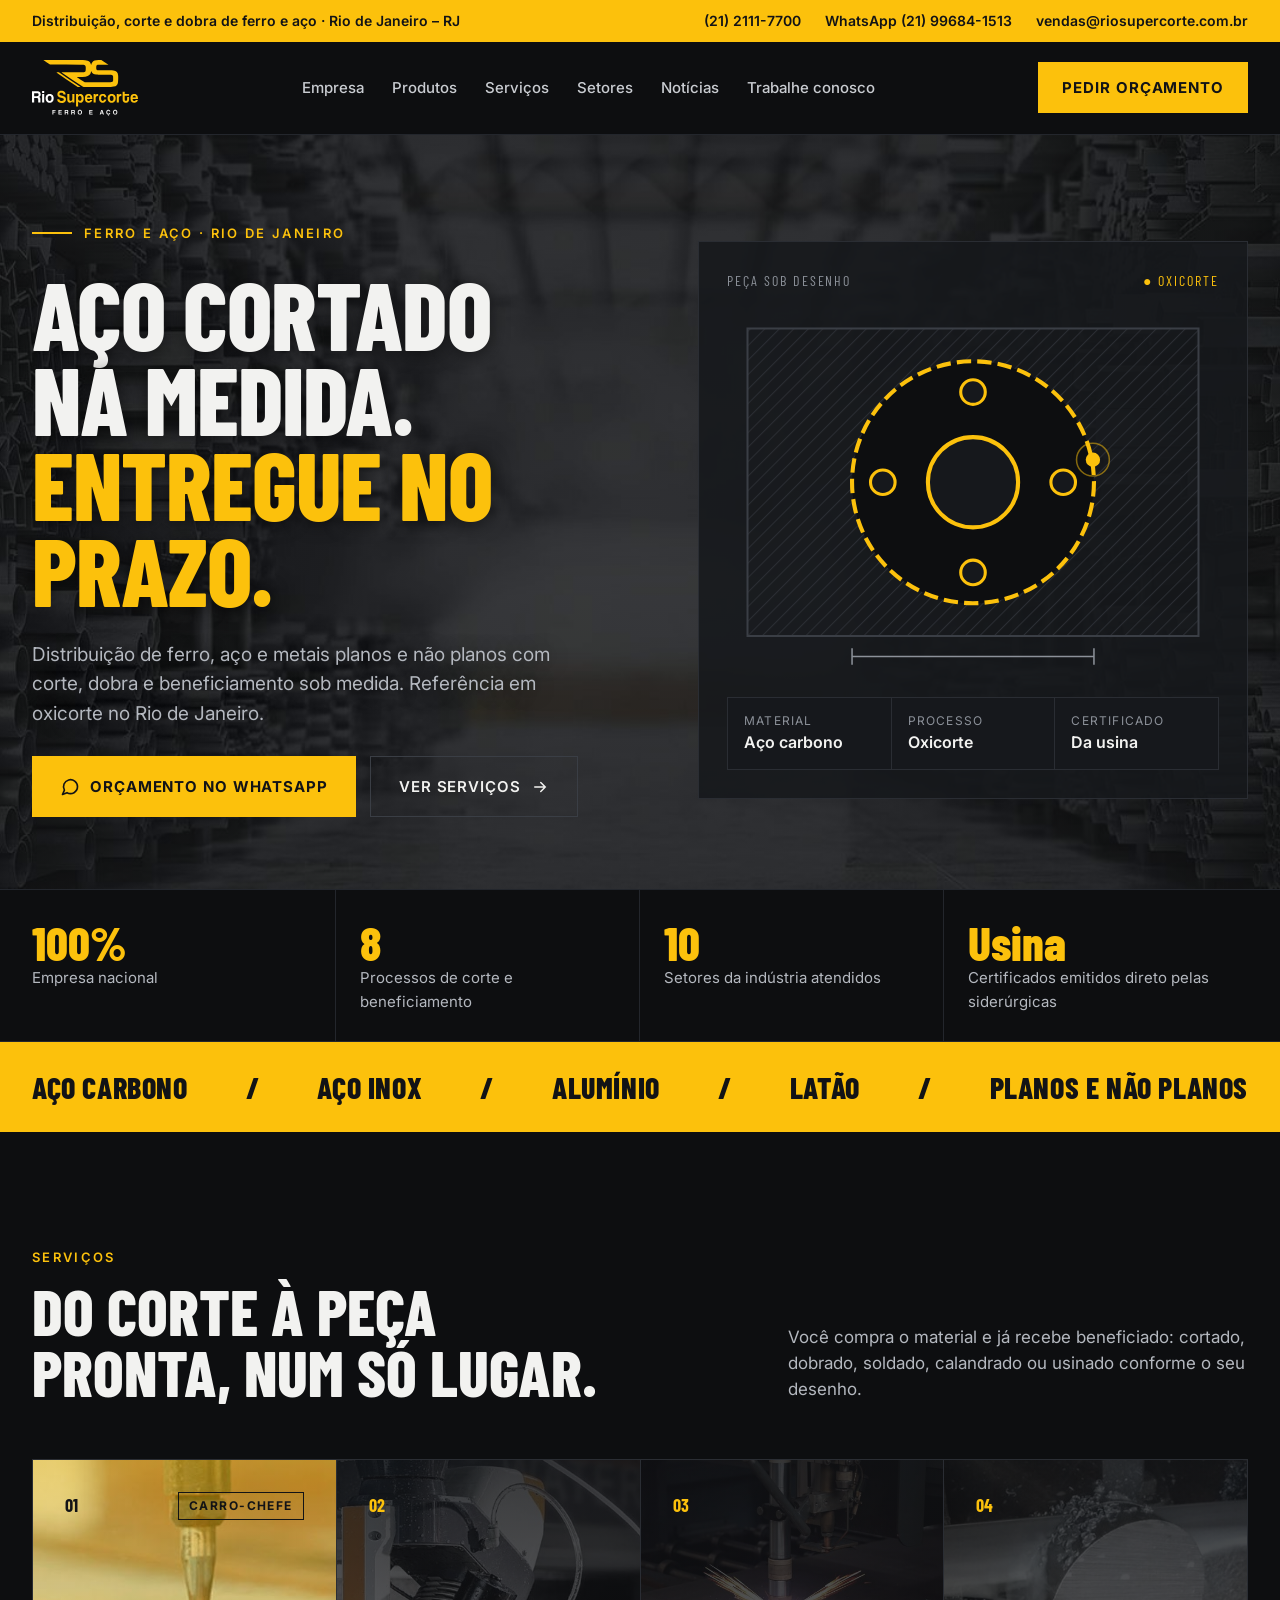
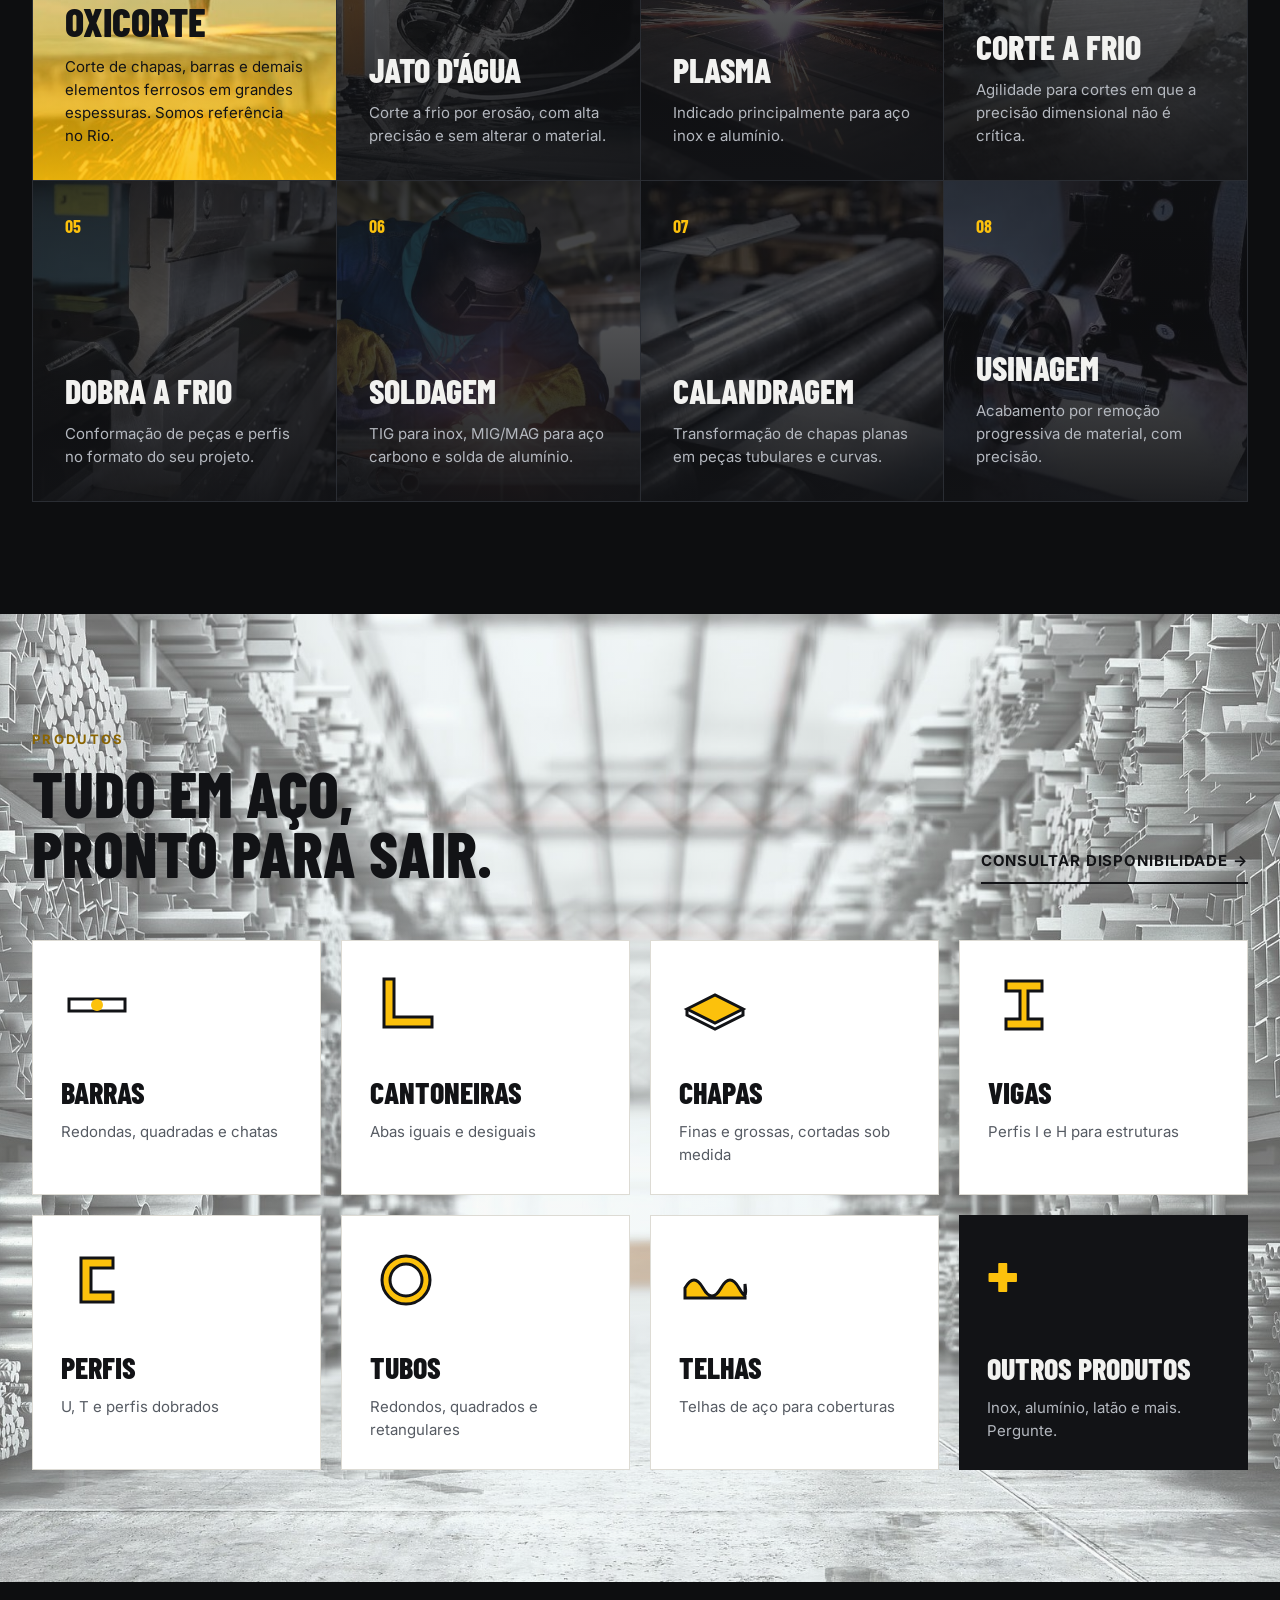
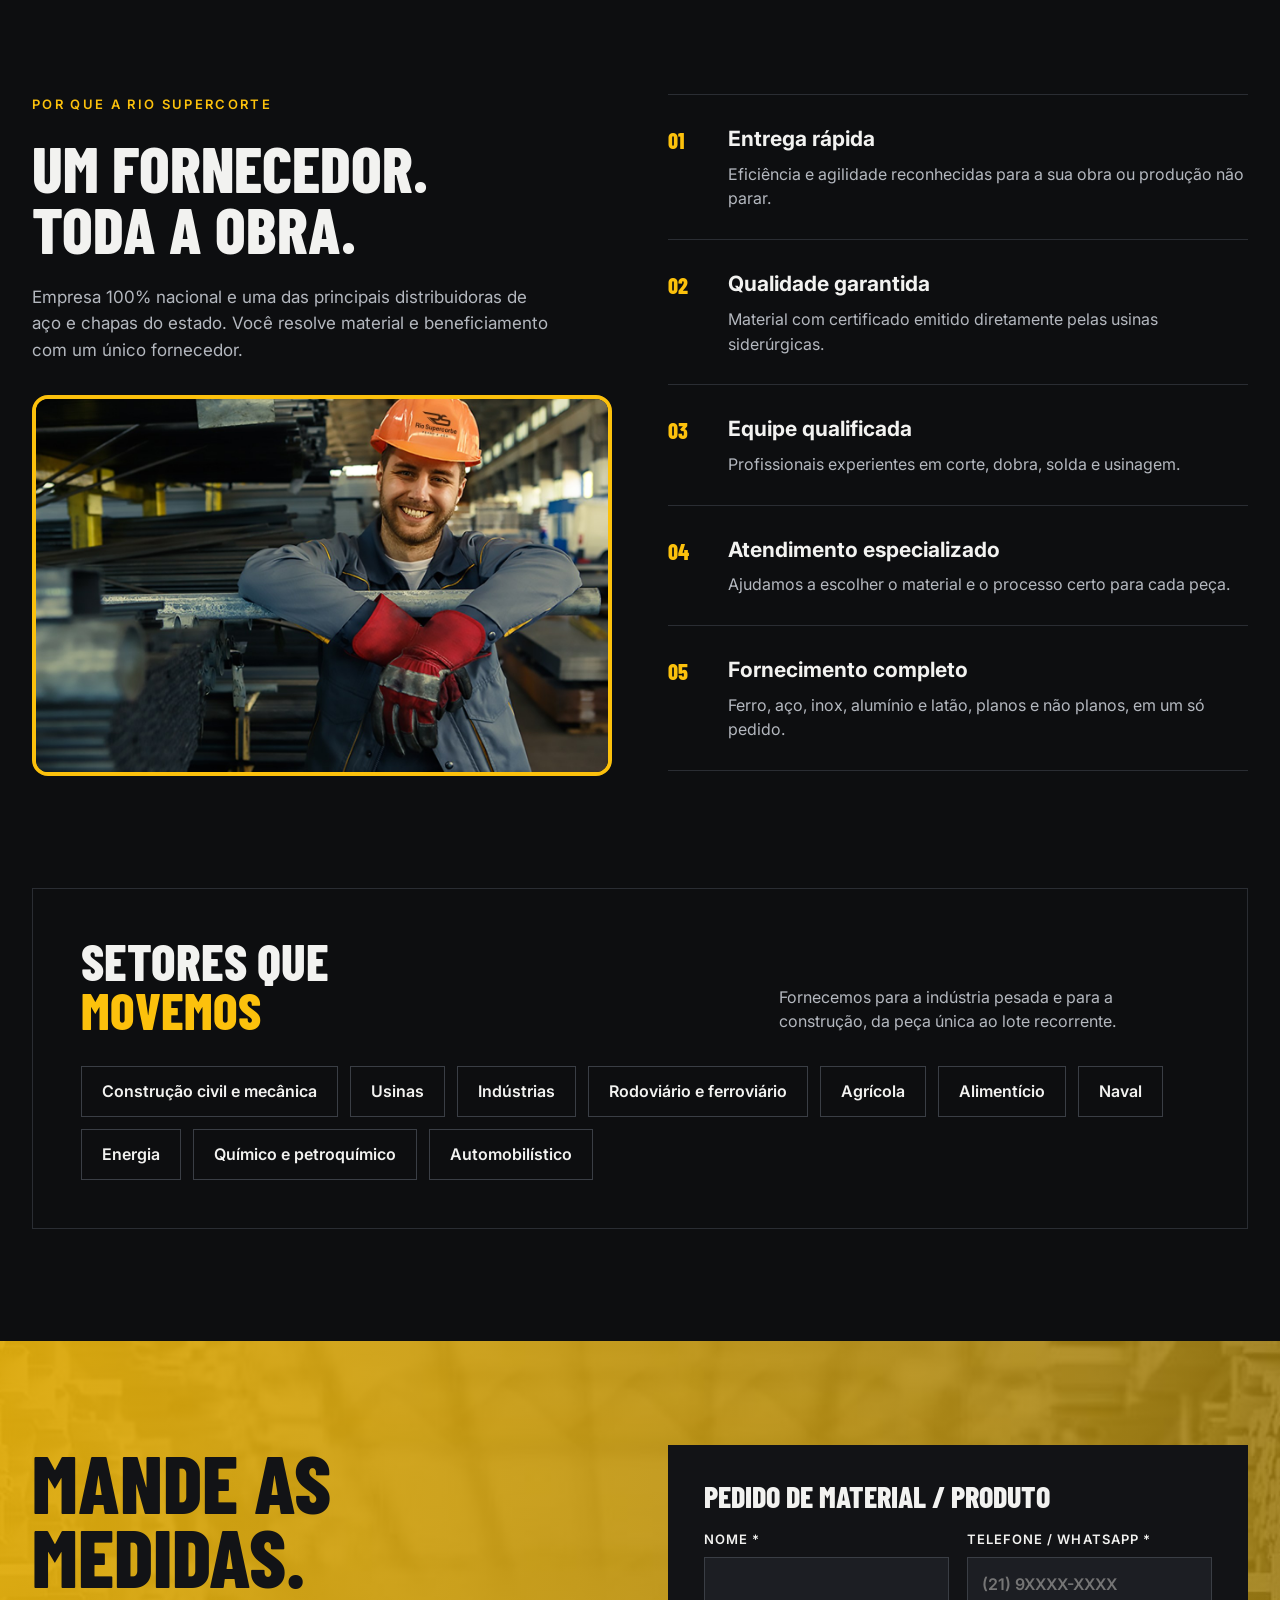
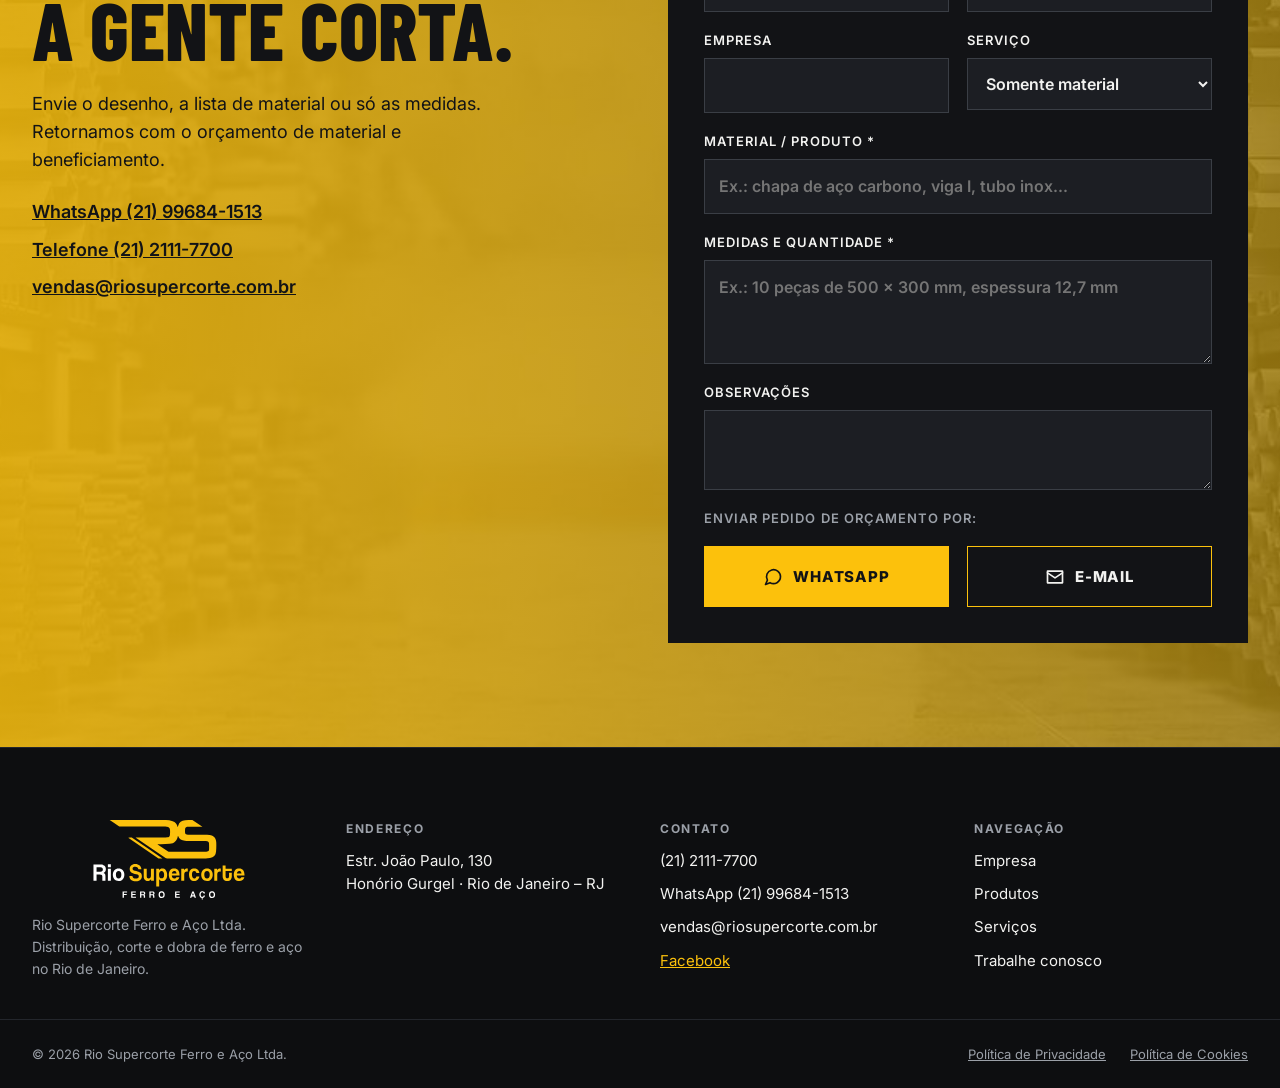
==== index.html @ aff9ef88 "Site estático Rio Supercorte: home, trabalhe conosco e notícias Co-Authored-By: Claude Opus 5.5 <nor" ====
<!doctype html>
<html lang="pt-BR">
<head>
<meta charset="utf-8">
<meta name="viewport" content="width=device-width, initial-scale=1">
<title>Rio Supercorte — Corte e dobra de ferro e aço no RJ</title>
<meta name="description" content="Rio Supercorte: distribuição, corte e dobra de ferro e aço no Rio de Janeiro. Oxicorte, plasma, jato d'água, soldagem, calandragem e usinagem.">
<meta name="theme-color" content="#FCC10C">
<meta property="og:type" content="website">
<meta property="og:title" content="Rio Supercorte — Corte e dobra de ferro e aço no RJ">
<meta property="og:description" content="Rio Supercorte: distribuição, corte e dobra de ferro e aço no Rio de Janeiro. Oxicorte, plasma, jato d'água, soldagem, calandragem e usinagem.">
<meta property="og:image" content="assets/img/hero-galpao.jpg">
<link rel="icon" type="image/svg+xml" href="assets/img/logo-rio-supercorte.svg">
<link rel="preconnect" href="https://fonts.googleapis.com">
<link rel="preconnect" href="https://fonts.gstatic.com" crossorigin>
<link href="https://fonts.googleapis.com/css2?family=Barlow+Condensed:wght@500;600;700;800&amp;family=Inter:wght@400;500;600;700&amp;display=swap" rel="stylesheet">
<link rel="stylesheet" href="assets/css/style.css">
</head>
<body>
<div style="width: 100%; background: #0D0E10; color: #F2F2F0; font-family: Inter, system-ui, sans-serif; font-size: 16px; line-height: 1.55">

<!-- TOP BAR -->
<div style="background: #FCC10C; color: #121316; font-size: 14px; font-weight: 600">
<div style="max-width: 1280px; margin: 0 auto; padding: 10px 32px; display: flex; flex-wrap: wrap; gap: 8px 28px; justify-content: space-between; align-items: center">
<span>Distribuição, corte e dobra de ferro e aço · Rio de Janeiro – RJ</span>
<div style="display: flex; flex-wrap: wrap; gap: 8px 24px">
<a href="tel:+552121117700" style="color: #121316; text-decoration: none">(21) 2111-7700</a>
<a href="https://wa.me/5521996841513" style="color: #121316; text-decoration: none">WhatsApp (21) 99684-1513</a>
<a href="mailto:vendas@riosupercorte.com.br?subject=Contato%20pelo%20site%20%E2%80%93%20Rio%20Supercorte&amp;body=Ol%C3%A1%2C%20equipe%20Rio%20Supercorte%21%0A%0AGostaria%20de%20um%20or%C3%A7amento%20para%3A%0A%0AMaterial%20/%20servi%C3%A7o%3A%0AMedidas%20e%20quantidade%3A%0A%0ANome%3A%0AEmpresa%3A%0ATelefone%20/%20WhatsApp%3A%0A" title="Abrir seu e-mail com a mensagem pronta para vendas@riosupercorte.com.br" style="color: #121316; text-decoration: none">vendas@riosupercorte.com.br</a>
</div>
</div>
</div>

<!-- NAV -->
<header style="border-bottom: 1px solid #23262C; background: #0D0E10">
<div style="max-width: 1280px; margin: 0 auto; padding: 18px 32px; display: flex; flex-wrap: wrap; gap: 16px 40px; align-items: center; justify-content: space-between">
<a href="#inicio" aria-label="Rio Supercorte, página inicial" style="display: flex; align-items: center; text-decoration: none">
<img src="assets/img/logo-rio-supercorte.svg" alt="Rio Supercorte Ferro e Aço" style="height: 56px; width: auto; display: block">
</a>
<nav aria-label="Principal" style="display: flex; flex-wrap: wrap; gap: 6px 28px; font-size: 15px; font-weight: 500">
<a href="#empresa" style="color: #C9CCD1; text-decoration: none; padding: 10px 0">Empresa</a>
<a href="#produtos" style="color: #C9CCD1; text-decoration: none; padding: 10px 0">Produtos</a>
<a href="#servicos" style="color: #C9CCD1; text-decoration: none; padding: 10px 0">Serviços</a>
<a href="#setores" style="color: #C9CCD1; text-decoration: none; padding: 10px 0">Setores</a>
<a href="noticias.html" style="color: #C9CCD1; text-decoration: none; padding: 10px 0">Notícias</a>
<a href="trabalhe-conosco.html" style="color: #C9CCD1; text-decoration: none; padding: 10px 0">Trabalhe conosco</a>
</nav>
<a href="#orcamento" style="background: #FCC10C; color: #121316; text-decoration: none; font-weight: 700; padding: 14px 24px; font-size: 15px; text-transform: uppercase; letter-spacing: 0.06em">Pedir orçamento</a>
</div>
</header>

<!-- HERO -->
<section id="inicio" style="position: relative; overflow: hidden; border-bottom: 1px solid #23262C">
<div class="hero-bg">
<div style="max-width: 1280px; margin: 0 auto; padding: 88px 32px 72px; display: flex; flex-wrap: wrap; gap: 56px; align-items: center">
<div style="flex: 1 1 520px; min-width: 0; display: flex; flex-direction: column; gap: 28px">
<span style="display: inline-flex; align-items: center; gap: 12px; font-size: 13px; font-weight: 600; letter-spacing: 0.18em; text-transform: uppercase; color: #FCC10C"><span style="width: 40px; height: 2px; background: #FCC10C"></span>Ferro e aço · Rio de Janeiro</span>
<h1 style="margin: 0; font-family: 'Barlow Condensed', sans-serif; font-weight: 800; text-transform: uppercase; font-size: clamp(56px, 7.4vw, 108px); line-height: 0.9; letter-spacing: -0.01em">Aço cortado<br>na medida.<br><span style="color: #FCC10C">Entregue no prazo.</span></h1>
<p style="margin: 0; max-width: 540px; font-size: 19px; color: #B4B8BF">Distribuição de ferro, aço e metais planos e não planos com corte, dobra e beneficiamento sob medida. Referência em oxicorte no Rio de Janeiro.</p>
<div style="display: flex; flex-wrap: wrap; gap: 14px">
<a href="https://wa.me/5521996841513" style="display: inline-flex; align-items: center; gap: 10px; background: #FCC10C; color: #121316; text-decoration: none; font-weight: 700; padding: 18px 28px; text-transform: uppercase; letter-spacing: 0.06em; font-size: 15px">
<svg width="20" height="20" viewBox="0 0 24 24" fill="none" stroke="currentColor" stroke-width="2" stroke-linecap="round" stroke-linejoin="round" aria-hidden="true"><path d="M21 11.5a8.4 8.4 0 0 1-12.6 7.3L3 21l2.3-5.2A8.4 8.4 0 1 1 21 11.5z"></path></svg>
Orçamento no WhatsApp</a>
<a href="#servicos" style="display: inline-flex; align-items: center; gap: 10px; border: 1.5px solid #3A3E45; color: #F2F2F0; text-decoration: none; font-weight: 600; padding: 18px 28px; text-transform: uppercase; letter-spacing: 0.06em; font-size: 15px">Ver serviços
<svg width="18" height="18" viewBox="0 0 24 24" fill="none" stroke="currentColor" stroke-width="2" stroke-linecap="round" aria-hidden="true"><path d="M5 12h14M13 6l6 6-6 6"></path></svg></a>
</div>
</div>

<!-- Hero visual: chapa com trajetória de corte -->
<div style="flex: 1 1 460px; min-width: 0; position: relative; background: rgba(22, 24, 28, 0.88); border: 1px solid #2A2D33; padding: 28px">
<div style="display: flex; justify-content: space-between; font-family: 'Barlow Condensed', sans-serif; font-size: 14px; letter-spacing: 0.14em; text-transform: uppercase; color: #8C9199; margin-bottom: 16px"><span>Peça sob desenho</span><span style="color: #FCC10C">● Oxicorte</span></div>
<svg viewBox="0 0 480 360" style="width: 100%; height: auto; display: block" role="img" aria-label="Ilustração de uma chapa de aço com a trajetória de corte de um flange destacada em amarelo">
<defs><pattern id="hatch" width="10" height="10" patternUnits="userSpaceOnUse" patternTransform="rotate(45)"><line x1="0" y1="0" x2="0" y2="10" stroke="#2A2D33" stroke-width="2"></line></pattern></defs>
<rect x="20" y="20" width="440" height="300" fill="url(#hatch)" stroke="#3A3E45" stroke-width="2"></rect>
<circle cx="240" cy="170" r="118" fill="#0D0E10" stroke="#FCC10C" stroke-width="4" stroke-dasharray="14 6"></circle>
<circle cx="240" cy="170" r="44" fill="#16181C" stroke="#FCC10C" stroke-width="4"></circle>
<circle cx="240" cy="82" r="12" fill="#16181C" stroke="#FCC10C" stroke-width="3"></circle>
<circle cx="240" cy="258" r="12" fill="#16181C" stroke="#FCC10C" stroke-width="3"></circle>
<circle cx="152" cy="170" r="12" fill="#16181C" stroke="#FCC10C" stroke-width="3"></circle>
<circle cx="328" cy="170" r="12" fill="#16181C" stroke="#FCC10C" stroke-width="3"></circle>
<circle cx="357" cy="148" r="7" fill="#FCC10C"></circle>
<circle cx="357" cy="148" r="16" fill="none" stroke="#FCC10C" stroke-width="1.5" opacity="0.5"></circle>
<line x1="122" y1="340" x2="358" y2="340" stroke="#8C9199" stroke-width="1.5"></line>
<line x1="122" y1="332" x2="122" y2="348" stroke="#8C9199" stroke-width="1.5"></line>
<line x1="358" y1="332" x2="358" y2="348" stroke="#8C9199" stroke-width="1.5"></line>
</svg>
<div style="display: grid; grid-template-columns: repeat(3, minmax(0, 1fr)); gap: 1px; background: #2A2D33; margin-top: 20px; border: 1px solid #2A2D33">
<div style="background: #16181C; padding: 14px 16px"><div style="font-size: 12px; color: #8C9199; text-transform: uppercase; letter-spacing: 0.1em">Material</div><div style="font-weight: 600">Aço carbono</div></div>
<div style="background: #16181C; padding: 14px 16px"><div style="font-size: 12px; color: #8C9199; text-transform: uppercase; letter-spacing: 0.1em">Processo</div><div style="font-weight: 600">Oxicorte</div></div>
<div style="background: #16181C; padding: 14px 16px"><div style="font-size: 12px; color: #8C9199; text-transform: uppercase; letter-spacing: 0.1em">Certificado</div><div style="font-weight: 600">Da usina</div></div>
</div>
</div>
</div>
</div>

<!-- Prova -->
<div style="border-top: 1px solid #23262C">
<div style="max-width: 1280px; margin: 0 auto; padding: 0 32px; display: grid; grid-template-columns: repeat(auto-fit, minmax(220px, 1fr))">
<div style="padding: 28px 24px 28px 0; border-right: 1px solid #23262C"><div style="font-family: 'Barlow Condensed', sans-serif; font-size: 48px; font-weight: 800; color: #FCC10C; line-height: 1">100%</div><div style="color: #B4B8BF; font-size: 15px">Empresa nacional</div></div>
<div style="padding: 28px 24px; border-right: 1px solid #23262C"><div style="font-family: 'Barlow Condensed', sans-serif; font-size: 48px; font-weight: 800; color: #FCC10C; line-height: 1">8</div><div style="color: #B4B8BF; font-size: 15px">Processos de corte e beneficiamento</div></div>
<div style="padding: 28px 24px; border-right: 1px solid #23262C"><div style="font-family: 'Barlow Condensed', sans-serif; font-size: 48px; font-weight: 800; color: #FCC10C; line-height: 1">10</div><div style="color: #B4B8BF; font-size: 15px">Setores da indústria atendidos</div></div>
<div style="padding: 28px 24px"><div style="font-family: 'Barlow Condensed', sans-serif; font-size: 48px; font-weight: 800; color: #FCC10C; line-height: 1">Usina</div><div style="color: #B4B8BF; font-size: 15px">Certificados emitidos direto pelas siderúrgicas</div></div>
</div>
</div>
</section>

<!-- MATERIAIS STRIP -->
<div style="background: #FCC10C; color: #121316; overflow: hidden">
<div style="max-width: 1280px; margin: 0 auto; padding: 22px 32px; display: flex; flex-wrap: wrap; gap: 10px 36px; justify-content: space-between; font-family: 'Barlow Condensed', sans-serif; font-weight: 800; font-size: 30px; text-transform: uppercase; letter-spacing: 0.02em">
<span>Aço carbono</span><span aria-hidden="true">/</span><span>Aço inox</span><span aria-hidden="true">/</span><span>Alumínio</span><span aria-hidden="true">/</span><span>Latão</span><span aria-hidden="true">/</span><span>Planos e não planos</span>
</div>
</div>

<!-- SERVIÇOS -->
<section id="servicos" style="padding: 112px 0">
<div style="max-width: 1280px; margin: 0 auto; padding: 0 32px">
<div style="display: flex; flex-wrap: wrap; gap: 24px 64px; justify-content: space-between; align-items: end; margin-bottom: 56px">
<div style="flex: 1 1 520px">
<span style="font-size: 13px; font-weight: 600; letter-spacing: 0.18em; text-transform: uppercase; color: #FCC10C">Serviços</span>
<h2 style="margin: 12px 0 0; font-family: 'Barlow Condensed', sans-serif; font-weight: 800; text-transform: uppercase; font-size: clamp(44px, 5vw, 72px); line-height: 0.95">Do corte à peça<br>pronta, num só lugar.</h2>
</div>
<p style="flex: 1 1 360px; margin: 0; color: #B4B8BF; font-size: 17px; max-width: 460px">Você compra o material e já recebe beneficiado: cortado, dobrado, soldado, calandrado ou usinado conforme o seu desenho.</p>
</div>

<div style="display: grid; grid-template-columns: repeat(auto-fit, minmax(280px, 1fr)); gap: 1px; background: #2A2D33; border: 1px solid #2A2D33">
<div class="svc svc-hot" style="background: #FCC10C; color: #121316; padding: 32px; display: flex; flex-direction: column; gap: 14px; min-height: 320px">
<img class="svc-bg" src="assets/img/servicos/oxicorte.jpg" alt="Oxicorte cortando chapa de aço com faíscas">
<div style="display: flex; justify-content: space-between; align-items: center"><span style="font-family: 'Barlow Condensed', sans-serif; font-size: 18px; font-weight: 700">01</span><span style="font-size: 12px; font-weight: 700; text-transform: uppercase; letter-spacing: 0.12em; border: 1.5px solid #121316; padding: 4px 10px">Carro-chefe</span></div>
<h3 style="margin: auto 0 0; font-family: 'Barlow Condensed', sans-serif; font-size: 40px; font-weight: 800; text-transform: uppercase; line-height: 1">Oxicorte</h3>
<p style="margin: 0; font-size: 15px">Corte de chapas, barras e demais elementos ferrosos em grandes espessuras. Somos referência no Rio.</p>
</div>
<div class="svc" style="background: #121316; padding: 32px; display: flex; flex-direction: column; gap: 14px; min-height: 320px">
<img class="svc-bg" src="assets/img/servicos/jato-agua.jpg" alt="Máquina de corte por jato d'água">
<span style="font-family: 'Barlow Condensed', sans-serif; font-size: 18px; font-weight: 700; color: #FCC10C">02</span>
<h3 style="margin: auto 0 0; font-family: 'Barlow Condensed', sans-serif; font-size: 34px; font-weight: 800; text-transform: uppercase; line-height: 1">Jato d'água</h3>
<p style="margin: 0; font-size: 15px; color: #B4B8BF">Corte a frio por erosão, com alta precisão e sem alterar o material.</p>
</div>
<div class="svc" style="background: #121316; padding: 32px; display: flex; flex-direction: column; gap: 14px; min-height: 320px">
<img class="svc-bg" src="assets/img/servicos/plasma.jpg" alt="Corte a plasma CNC em chapa de aço">
<span style="font-family: 'Barlow Condensed', sans-serif; font-size: 18px; font-weight: 700; color: #FCC10C">03</span>
<h3 style="margin: auto 0 0; font-family: 'Barlow Condensed', sans-serif; font-size: 34px; font-weight: 800; text-transform: uppercase; line-height: 1">Plasma</h3>
<p style="margin: 0; font-size: 15px; color: #B4B8BF">Indicado principalmente para aço inox e alumínio.</p>
</div>
<div class="svc" style="background: #121316; padding: 32px; display: flex; flex-direction: column; gap: 14px; min-height: 320px">
<img class="svc-bg" src="assets/img/servicos/corte-frio.jpg" alt="Serra cortando barra redonda a frio">
<span style="font-family: 'Barlow Condensed', sans-serif; font-size: 18px; font-weight: 700; color: #FCC10C">04</span>
<h3 style="margin: auto 0 0; font-family: 'Barlow Condensed', sans-serif; font-size: 34px; font-weight: 800; text-transform: uppercase; line-height: 1">Corte a frio</h3>
<p style="margin: 0; font-size: 15px; color: #B4B8BF">Agilidade para cortes em que a precisão dimensional não é crítica.</p>
</div>
<div class="svc" style="background: #121316; padding: 32px; display: flex; flex-direction: column; gap: 14px; min-height: 320px">
<img class="svc-bg" src="assets/img/servicos/dobra.jpg" alt="Prensa dobradeira dobrando chapa a frio">
<span style="font-family: 'Barlow Condensed', sans-serif; font-size: 18px; font-weight: 700; color: #FCC10C">05</span>
<h3 style="margin: auto 0 0; font-family: 'Barlow Condensed', sans-serif; font-size: 34px; font-weight: 800; text-transform: uppercase; line-height: 1">Dobra a frio</h3>
<p style="margin: 0; font-size: 15px; color: #B4B8BF">Conformação de peças e perfis no formato do seu projeto.</p>
</div>
<div class="svc" style="background: #121316; padding: 32px; display: flex; flex-direction: column; gap: 14px; min-height: 320px">
<img class="svc-bg" src="assets/img/servicos/soldagem.jpg" alt="Soldador com máscara soldando perfil de aço">
<span style="font-family: 'Barlow Condensed', sans-serif; font-size: 18px; font-weight: 700; color: #FCC10C">06</span>
<h3 style="margin: auto 0 0; font-family: 'Barlow Condensed', sans-serif; font-size: 34px; font-weight: 800; text-transform: uppercase; line-height: 1">Soldagem</h3>
<p style="margin: 0; font-size: 15px; color: #B4B8BF">TIG para inox, MIG/MAG para aço carbono e solda de alumínio.</p>
</div>
<div class="svc" style="background: #121316; padding: 32px; display: flex; flex-direction: column; gap: 14px; min-height: 320px">
<img class="svc-bg" src="assets/img/servicos/calandragem.jpg" alt="Calandra curvando chapa de aço">
<span style="font-family: 'Barlow Condensed', sans-serif; font-size: 18px; font-weight: 700; color: #FCC10C">07</span>
<h3 style="margin: auto 0 0; font-family: 'Barlow Condensed', sans-serif; font-size: 34px; font-weight: 800; text-transform: uppercase; line-height: 1">Calandragem</h3>
<p style="margin: 0; font-size: 15px; color: #B4B8BF">Transformação de chapas planas em peças tubulares e curvas.</p>
</div>
<div class="svc" style="background: #121316; padding: 32px; display: flex; flex-direction: column; gap: 14px; min-height: 320px">
<img class="svc-bg" src="assets/img/servicos/usinagem.jpg" alt="Torno CNC usinando peça de aço">
<span style="font-family: 'Barlow Condensed', sans-serif; font-size: 18px; font-weight: 700; color: #FCC10C">08</span>
<h3 style="margin: auto 0 0; font-family: 'Barlow Condensed', sans-serif; font-size: 34px; font-weight: 800; text-transform: uppercase; line-height: 1">Usinagem</h3>
<p style="margin: 0; font-size: 15px; color: #B4B8BF">Acabamento por remoção progressiva de material, com precisão.</p>
</div>
</div>
</div>
</section>

<!-- PRODUTOS (light) -->
<section id="produtos" class="produtos-bg" style="color: #121316; padding: 112px 0">
<div style="max-width: 1280px; margin: 0 auto; padding: 0 32px">
<div style="display: flex; flex-wrap: wrap; gap: 24px 64px; justify-content: space-between; align-items: end; margin-bottom: 56px">
<div style="flex: 1 1 520px">
<span style="font-size: 13px; font-weight: 700; letter-spacing: 0.18em; text-transform: uppercase; color: #8A6400">Produtos</span>
<h2 style="margin: 12px 0 0; font-family: 'Barlow Condensed', sans-serif; font-weight: 800; text-transform: uppercase; font-size: clamp(44px, 5vw, 72px); line-height: 0.95">Tudo em aço,<br>pronto para sair.</h2>
</div>
<a href="#orcamento" style="color: #121316; font-weight: 700; text-transform: uppercase; letter-spacing: 0.06em; font-size: 15px; border-bottom: 2px solid #121316; text-decoration: none; padding: 10px 0">Consultar disponibilidade →</a>
</div>

<div style="display: grid; grid-template-columns: repeat(auto-fit, minmax(270px, 1fr)); gap: 20px">
<a href="#orcamento" class="prod" style="background: #FFFFFF; border: 1px solid #DDDBD4; padding: 28px; display: flex; flex-direction: column; gap: 28px; text-decoration: none; color: #121316">
<svg width="72" height="72" viewBox="0 0 72 72" fill="none" stroke="#121316" stroke-width="3" aria-hidden="true"><rect x="8" y="30" width="56" height="12"></rect><circle cx="36" cy="36" r="6" fill="#FCC10C" stroke="none"></circle></svg>
<div><h3 style="margin: 0; font-family: 'Barlow Condensed', sans-serif; font-size: 30px; font-weight: 800; text-transform: uppercase">Barras</h3><p style="margin: 4px 0 0; color: #565B63; font-size: 15px">Redondas, quadradas e chatas</p></div>
</a>
<a href="#orcamento" class="prod" style="background: #FFFFFF; border: 1px solid #DDDBD4; padding: 28px; display: flex; flex-direction: column; gap: 28px; text-decoration: none; color: #121316">
<svg width="72" height="72" viewBox="0 0 72 72" fill="none" stroke="#121316" stroke-width="3" aria-hidden="true"><path d="M14 10 V58 H62 V48 H24 V10 Z" fill="#FCC10C"></path></svg>
<div><h3 style="margin: 0; font-family: 'Barlow Condensed', sans-serif; font-size: 30px; font-weight: 800; text-transform: uppercase">Cantoneiras</h3><p style="margin: 4px 0 0; color: #565B63; font-size: 15px">Abas iguais e desiguais</p></div>
</a>
<a href="#orcamento" class="prod" style="background: #FFFFFF; border: 1px solid #DDDBD4; padding: 28px; display: flex; flex-direction: column; gap: 28px; text-decoration: none; color: #121316">
<svg width="72" height="72" viewBox="0 0 72 72" fill="none" stroke="#121316" stroke-width="3" aria-hidden="true"><path d="M8 40 L36 26 L64 40 L36 54 Z" fill="#FCC10C"></path><path d="M8 40 V46 L36 60 L64 46 V40"></path></svg>
<div><h3 style="margin: 0; font-family: 'Barlow Condensed', sans-serif; font-size: 30px; font-weight: 800; text-transform: uppercase">Chapas</h3><p style="margin: 4px 0 0; color: #565B63; font-size: 15px">Finas e grossas, cortadas sob medida</p></div>
</a>
<a href="#orcamento" class="prod" style="background: #FFFFFF; border: 1px solid #DDDBD4; padding: 28px; display: flex; flex-direction: column; gap: 28px; text-decoration: none; color: #121316">
<svg width="72" height="72" viewBox="0 0 72 72" fill="none" stroke="#121316" stroke-width="3" aria-hidden="true"><path d="M18 12 H54 V22 H40 V50 H54 V60 H18 V50 H32 V22 H18 Z" fill="#FCC10C"></path></svg>
<div><h3 style="margin: 0; font-family: 'Barlow Condensed', sans-serif; font-size: 30px; font-weight: 800; text-transform: uppercase">Vigas</h3><p style="margin: 4px 0 0; color: #565B63; font-size: 15px">Perfis I e H para estruturas</p></div>
</a>
<a href="#orcamento" class="prod" style="background: #FFFFFF; border: 1px solid #DDDBD4; padding: 28px; display: flex; flex-direction: column; gap: 28px; text-decoration: none; color: #121316">
<svg width="72" height="72" viewBox="0 0 72 72" fill="none" stroke="#121316" stroke-width="3" aria-hidden="true"><path d="M20 14 H52 V24 H30 V48 H52 V58 H20 Z" fill="#FCC10C"></path></svg>
<div><h3 style="margin: 0; font-family: 'Barlow Condensed', sans-serif; font-size: 30px; font-weight: 800; text-transform: uppercase">Perfis</h3><p style="margin: 4px 0 0; color: #565B63; font-size: 15px">U, T e perfis dobrados</p></div>
</a>
<a href="#orcamento" class="prod" style="background: #FFFFFF; border: 1px solid #DDDBD4; padding: 28px; display: flex; flex-direction: column; gap: 28px; text-decoration: none; color: #121316">
<svg width="72" height="72" viewBox="0 0 72 72" fill="none" stroke="#121316" stroke-width="3" aria-hidden="true"><circle cx="36" cy="36" r="24" fill="#FCC10C"></circle><circle cx="36" cy="36" r="16" fill="#FFFFFF"></circle></svg>
<div><h3 style="margin: 0; font-family: 'Barlow Condensed', sans-serif; font-size: 30px; font-weight: 800; text-transform: uppercase">Tubos</h3><p style="margin: 4px 0 0; color: #565B63; font-size: 15px">Redondos, quadrados e retangulares</p></div>
</a>
<a href="#orcamento" class="prod" style="background: #FFFFFF; border: 1px solid #DDDBD4; padding: 28px; display: flex; flex-direction: column; gap: 28px; text-decoration: none; color: #121316">
<svg width="72" height="72" viewBox="0 0 72 72" fill="none" stroke="#121316" stroke-width="3" aria-hidden="true"><path d="M6 44 Q15 28 24 44 T42 44 T60 44 T66 40 V54 H6 Z" fill="#FCC10C"></path></svg>
<div><h3 style="margin: 0; font-family: 'Barlow Condensed', sans-serif; font-size: 30px; font-weight: 800; text-transform: uppercase">Telhas</h3><p style="margin: 4px 0 0; color: #565B63; font-size: 15px">Telhas de aço para coberturas</p></div>
</a>
<a href="#orcamento" class="prod prod-dark" style="background: #121316; color: #F2F2F0; padding: 28px; display: flex; flex-direction: column; gap: 28px; text-decoration: none; justify-content: space-between">
<span style="font-family: 'Barlow Condensed', sans-serif; font-size: 72px; font-weight: 800; color: #FCC10C; line-height: 0.8">+</span>
<div><h3 style="margin: 0; font-family: 'Barlow Condensed', sans-serif; font-size: 30px; font-weight: 800; text-transform: uppercase">Outros produtos</h3><p style="margin: 4px 0 0; color: #B4B8BF; font-size: 15px">Inox, alumínio, latão e mais. Pergunte.</p></div>
</a>
</div>
</div>
</section>

<!-- EMPRESA / DIFERENCIAIS -->
<section id="empresa" style="padding: 112px 0">
<div style="max-width: 1280px; margin: 0 auto; padding: 0 32px; display: flex; flex-wrap: wrap; gap: 56px">
<div style="flex: 1 1 480px; min-width: 0; display: flex; flex-direction: column; gap: 24px">
<span style="font-size: 13px; font-weight: 600; letter-spacing: 0.18em; text-transform: uppercase; color: #FCC10C">Por que a Rio Supercorte</span>
<h2 style="margin: 0; font-family: 'Barlow Condensed', sans-serif; font-weight: 800; text-transform: uppercase; font-size: clamp(44px, 5vw, 72px); line-height: 0.95">Um fornecedor.<br>Toda a obra.</h2>
<p style="margin: 0; color: #B4B8BF; font-size: 17px; max-width: 520px">Empresa 100% nacional e uma das principais distribuidoras de aço e chapas do estado. Você resolve material e beneficiamento com um único fornecedor.</p>
<img src="assets/img/equipe.jpg" alt="Colaborador da Rio Supercorte com capacete da empresa, apoiado em um tubo de aço no estoque do galpão" style="width: 100%; height: auto; aspect-ratio: 1312 / 862; object-fit: cover; display: block; margin-top: 8px; border: 4px solid #FCC10C; border-radius: 16px; box-sizing: border-box">
</div>
<div style="flex: 1 1 480px; min-width: 0; display: flex; flex-direction: column; border-top: 1px solid #2A2D33">
<div style="display: flex; gap: 24px; padding: 28px 0; border-bottom: 1px solid #2A2D33"><span style="font-family: 'Barlow Condensed', sans-serif; font-size: 22px; font-weight: 800; color: #FCC10C; width: 36px; flex-shrink: 0">01</span><div><h3 style="margin: 0 0 6px; font-size: 21px; font-weight: 700">Entrega rápida</h3><p style="margin: 0; color: #B4B8BF">Eficiência e agilidade reconhecidas para a sua obra ou produção não parar.</p></div></div>
<div style="display: flex; gap: 24px; padding: 28px 0; border-bottom: 1px solid #2A2D33"><span style="font-family: 'Barlow Condensed', sans-serif; font-size: 22px; font-weight: 800; color: #FCC10C; width: 36px; flex-shrink: 0">02</span><div><h3 style="margin: 0 0 6px; font-size: 21px; font-weight: 700">Qualidade garantida</h3><p style="margin: 0; color: #B4B8BF">Material com certificado emitido diretamente pelas usinas siderúrgicas.</p></div></div>
<div style="display: flex; gap: 24px; padding: 28px 0; border-bottom: 1px solid #2A2D33"><span style="font-family: 'Barlow Condensed', sans-serif; font-size: 22px; font-weight: 800; color: #FCC10C; width: 36px; flex-shrink: 0">03</span><div><h3 style="margin: 0 0 6px; font-size: 21px; font-weight: 700">Equipe qualificada</h3><p style="margin: 0; color: #B4B8BF">Profissionais experientes em corte, dobra, solda e usinagem.</p></div></div>
<div style="display: flex; gap: 24px; padding: 28px 0; border-bottom: 1px solid #2A2D33"><span style="font-family: 'Barlow Condensed', sans-serif; font-size: 22px; font-weight: 800; color: #FCC10C; width: 36px; flex-shrink: 0">04</span><div><h3 style="margin: 0 0 6px; font-size: 21px; font-weight: 700">Atendimento especializado</h3><p style="margin: 0; color: #B4B8BF">Ajudamos a escolher o material e o processo certo para cada peça.</p></div></div>
<div style="display: flex; gap: 24px; padding: 28px 0; border-bottom: 1px solid #2A2D33"><span style="font-family: 'Barlow Condensed', sans-serif; font-size: 22px; font-weight: 800; color: #FCC10C; width: 36px; flex-shrink: 0">05</span><div><h3 style="margin: 0 0 6px; font-size: 21px; font-weight: 700">Fornecimento completo</h3><p style="margin: 0; color: #B4B8BF">Ferro, aço, inox, alumínio e latão, planos e não planos, em um só pedido.</p></div></div>
</div>
</div>
</section>

<!-- SETORES -->
<section id="setores" style="padding: 0 0 112px">
<div style="max-width: 1280px; margin: 0 auto; padding: 0 32px">
<div style="border: 1px solid #2A2D33; padding: 48px; display: flex; flex-direction: column; gap: 32px">
<div style="display: flex; flex-wrap: wrap; gap: 16px 48px; justify-content: space-between; align-items: end">
<h2 style="margin: 0; font-family: 'Barlow Condensed', sans-serif; font-weight: 800; text-transform: uppercase; font-size: clamp(36px, 4vw, 56px); line-height: 0.95">Setores que<br><span style="color: #FCC10C">movemos</span></h2>
<p style="margin: 0; color: #B4B8BF; max-width: 420px">Fornecemos para a indústria pesada e para a construção, da peça única ao lote recorrente.</p>
</div>
<div style="display: flex; flex-wrap: wrap; gap: 12px">
<span style="border: 1.5px solid #3A3E45; padding: 12px 20px; font-weight: 600">Construção civil e mecânica</span>
<span style="border: 1.5px solid #3A3E45; padding: 12px 20px; font-weight: 600">Usinas</span>
<span style="border: 1.5px solid #3A3E45; padding: 12px 20px; font-weight: 600">Indústrias</span>
<span style="border: 1.5px solid #3A3E45; padding: 12px 20px; font-weight: 600">Rodoviário e ferroviário</span>
<span style="border: 1.5px solid #3A3E45; padding: 12px 20px; font-weight: 600">Agrícola</span>
<span style="border: 1.5px solid #3A3E45; padding: 12px 20px; font-weight: 600">Alimentício</span>
<span style="border: 1.5px solid #3A3E45; padding: 12px 20px; font-weight: 600">Naval</span>
<span style="border: 1.5px solid #3A3E45; padding: 12px 20px; font-weight: 600">Energia</span>
<span style="border: 1.5px solid #3A3E45; padding: 12px 20px; font-weight: 600">Químico e petroquímico</span>
<span style="border: 1.5px solid #3A3E45; padding: 12px 20px; font-weight: 600">Automobilístico</span>
</div>
</div>
</div>
</section>

<!-- ORÇAMENTO -->
<section id="orcamento" class="orcamento-bg" style="color: #121316; padding: 104px 0">
<div style="max-width: 1280px; margin: 0 auto; padding: 0 32px; display: flex; flex-wrap: wrap; gap: 56px; align-items: start">
<div style="flex: 1 1 460px; min-width: 0; display: flex; flex-direction: column; gap: 24px">
<h2 style="margin: 0; font-family: 'Barlow Condensed', sans-serif; font-weight: 800; text-transform: uppercase; font-size: clamp(52px, 6.4vw, 96px); line-height: 0.9">Mande as medidas.<br>A gente corta.</h2>
<p style="margin: 0; font-size: 18px; max-width: 480px">Envie o desenho, a lista de material ou só as medidas. Retornamos com o orçamento de material e beneficiamento.</p>
<div style="display: flex; flex-direction: column; gap: 10px; font-size: 18px; font-weight: 600">
<a href="https://wa.me/5521996841513" style="color: #121316">WhatsApp (21) 99684-1513</a>
<a href="tel:+552121117700" style="color: #121316">Telefone (21) 2111-7700</a>
<a href="mailto:vendas@riosupercorte.com.br?subject=Contato%20pelo%20site%20%E2%80%93%20Rio%20Supercorte&amp;body=Ol%C3%A1%2C%20equipe%20Rio%20Supercorte%21%0A%0AGostaria%20de%20um%20or%C3%A7amento%20para%3A%0A%0AMaterial%20/%20servi%C3%A7o%3A%0AMedidas%20e%20quantidade%3A%0A%0ANome%3A%0AEmpresa%3A%0ATelefone%20/%20WhatsApp%3A%0A" title="Abrir seu e-mail com a mensagem pronta para vendas@riosupercorte.com.br" style="color: #121316">vendas@riosupercorte.com.br</a>
</div>
</div>
<form id="form-orcamento" novalidate style="flex: 1 1 460px; min-width: 0; background: #121316; color: #F2F2F0; padding: 36px; display: grid; grid-template-columns: repeat(2, minmax(0, 1fr)); gap: 18px">
<h3 style="grid-column: 1 / -1; margin: 0; font-family: 'Barlow Condensed', sans-serif; font-size: 30px; font-weight: 800; text-transform: uppercase; line-height: 1">Pedido de material / produto</h3>
<label style="display: flex; flex-direction: column; gap: 8px; font-size: 13px; font-weight: 600; text-transform: uppercase; letter-spacing: 0.08em">Nome *
<input type="text" name="nome" autocomplete="name" style="background: #1C1E23; border: 1px solid #3A3E45; color: #F2F2F0; padding: 14px; font-size: 16px; text-transform: none; letter-spacing: 0"></label>
<label style="display: flex; flex-direction: column; gap: 8px; font-size: 13px; font-weight: 600; text-transform: uppercase; letter-spacing: 0.08em">Telefone / WhatsApp *
<input type="tel" name="telefone" autocomplete="tel" placeholder="(21) 9XXXX-XXXX" style="background: #1C1E23; border: 1px solid #3A3E45; color: #F2F2F0; padding: 14px; font-size: 16px; text-transform: none; letter-spacing: 0"></label>
<label style="display: flex; flex-direction: column; gap: 8px; font-size: 13px; font-weight: 600; text-transform: uppercase; letter-spacing: 0.08em">Empresa
<input type="text" name="empresa" autocomplete="organization" style="background: #1C1E23; border: 1px solid #3A3E45; color: #F2F2F0; padding: 14px; font-size: 16px; text-transform: none; letter-spacing: 0"></label>
<label style="display: flex; flex-direction: column; gap: 8px; font-size: 13px; font-weight: 600; text-transform: uppercase; letter-spacing: 0.08em">Serviço
<select name="servico" style="background: #1C1E23; border: 1px solid #3A3E45; color: #F2F2F0; padding: 14px; font-size: 16px; text-transform: none; letter-spacing: 0"><option>Somente material</option><option>Oxicorte</option><option>Jato d'água</option><option>Plasma</option><option>Dobra / calandragem</option><option>Soldagem / usinagem</option></select></label>
<label style="grid-column: 1 / -1; display: flex; flex-direction: column; gap: 8px; font-size: 13px; font-weight: 600; text-transform: uppercase; letter-spacing: 0.08em">Material / produto *
<input type="text" name="material" placeholder="Ex.: chapa de aço carbono, viga I, tubo inox..." style="background: #1C1E23; border: 1px solid #3A3E45; color: #F2F2F0; padding: 14px; font-size: 16px; text-transform: none; letter-spacing: 0"></label>
<label style="grid-column: 1 / -1; display: flex; flex-direction: column; gap: 8px; font-size: 13px; font-weight: 600; text-transform: uppercase; letter-spacing: 0.08em">Medidas e quantidade *
<textarea name="medidas" rows="3" placeholder="Ex.: 10 peças de 500 x 300 mm, espessura 12,7 mm" style="background: #1C1E23; border: 1px solid #3A3E45; color: #F2F2F0; padding: 14px; font-size: 16px; resize: vertical; text-transform: none; letter-spacing: 0"></textarea></label>
<label style="grid-column: 1 / -1; display: flex; flex-direction: column; gap: 8px; font-size: 13px; font-weight: 600; text-transform: uppercase; letter-spacing: 0.08em">Observações
<textarea name="mensagem" rows="2" style="background: #1C1E23; border: 1px solid #3A3E45; color: #F2F2F0; padding: 14px; font-size: 16px; resize: vertical; text-transform: none; letter-spacing: 0"></textarea></label>
<p id="form-aviso" role="alert" hidden style="grid-column: 1 / -1; margin: 0; color: #FFB4A8; font-size: 14px">Preencha nome, telefone, material e medidas para enviar.</p>
<span style="grid-column: 1 / -1; font-size: 13px; font-weight: 600; text-transform: uppercase; letter-spacing: 0.08em; color: #9BA0A8">Enviar pedido de orçamento por:</span>
<a href="https://wa.me/5521996841513" id="btn-whatsapp" target="_blank" rel="noopener" style="display: flex; align-items: center; justify-content: center; gap: 10px; background: #FCC10C; color: #121316; padding: 18px; font-size: 15px; font-weight: 800; text-transform: uppercase; letter-spacing: 0.06em; text-decoration: none; text-align: center">
<svg width="20" height="20" viewBox="0 0 24 24" fill="none" stroke="currentColor" stroke-width="2" stroke-linecap="round" stroke-linejoin="round" aria-hidden="true"><path d="M21 11.5a8.4 8.4 0 0 1-12.6 7.3L3 21l2.3-5.2A8.4 8.4 0 1 1 21 11.5z"></path></svg>WhatsApp</a>
<a href="mailto:vendas@riosupercorte.com.br" id="btn-email" style="display: flex; align-items: center; justify-content: center; gap: 10px; border: 1.5px solid #FCC10C; color: #F2F2F0; padding: 18px; font-size: 15px; font-weight: 800; text-transform: uppercase; letter-spacing: 0.06em; text-decoration: none; text-align: center">
<svg width="20" height="20" viewBox="0 0 24 24" fill="none" stroke="currentColor" stroke-width="2" stroke-linecap="round" stroke-linejoin="round" aria-hidden="true"><rect x="3" y="5" width="18" height="14"></rect><path d="M3 7l9 6 9-6"></path></svg>E-mail</a>
</form>
</div>
</section>

<!-- FOOTER -->
<footer style="background: #0D0E10; border-top: 1px solid #23262C">
<div style="max-width: 1280px; margin: 0 auto; padding: 72px 32px 40px; display: grid; grid-template-columns: repeat(auto-fit, minmax(220px, 1fr)); gap: 40px">
<div style="display: flex; flex-direction: column; gap: 14px">
<img src="assets/img/logo-rio-supercorte.svg" alt="Rio Supercorte Ferro e Aço" style="height: 80px; width: auto; display: block">
<p style="margin: 0; color: #9BA0A8; font-size: 14px">Rio Supercorte Ferro e Aço Ltda.<br>Distribuição, corte e dobra de ferro e aço no Rio de Janeiro.</p>
</div>
<div style="display: flex; flex-direction: column; gap: 10px; font-size: 15px">
<span style="font-size: 12px; font-weight: 700; text-transform: uppercase; letter-spacing: 0.14em; color: #9BA0A8">Endereço</span>
<span>Estr. João Paulo, 130<br>Honório Gurgel · Rio de Janeiro – RJ</span>
</div>
<div style="display: flex; flex-direction: column; gap: 10px; font-size: 15px">
<span style="font-size: 12px; font-weight: 700; text-transform: uppercase; letter-spacing: 0.14em; color: #9BA0A8">Contato</span>
<a href="tel:+552121117700" style="color: #F2F2F0; text-decoration: none">(21) 2111-7700</a>
<a href="https://wa.me/5521996841513" style="color: #F2F2F0; text-decoration: none">WhatsApp (21) 99684-1513</a>
<a href="mailto:vendas@riosupercorte.com.br?subject=Contato%20pelo%20site%20%E2%80%93%20Rio%20Supercorte&amp;body=Ol%C3%A1%2C%20equipe%20Rio%20Supercorte%21%0A%0AGostaria%20de%20um%20or%C3%A7amento%20para%3A%0A%0AMaterial%20/%20servi%C3%A7o%3A%0AMedidas%20e%20quantidade%3A%0A%0ANome%3A%0AEmpresa%3A%0ATelefone%20/%20WhatsApp%3A%0A" title="Abrir seu e-mail com a mensagem pronta para vendas@riosupercorte.com.br" style="color: #F2F2F0; text-decoration: none">vendas@riosupercorte.com.br</a>
<a href="https://facebook.com/riosupercorte">Facebook</a>
</div>
<div style="display: flex; flex-direction: column; gap: 10px; font-size: 15px">
<span style="font-size: 12px; font-weight: 700; text-transform: uppercase; letter-spacing: 0.14em; color: #9BA0A8">Navegação</span>
<a href="#empresa" style="color: #F2F2F0; text-decoration: none">Empresa</a>
<a href="#produtos" style="color: #F2F2F0; text-decoration: none">Produtos</a>
<a href="#servicos" style="color: #F2F2F0; text-decoration: none">Serviços</a>
<a href="trabalhe-conosco.html" style="color: #F2F2F0; text-decoration: none">Trabalhe conosco</a>
</div>
</div>
<div style="max-width: 1280px; margin: 0 auto; padding: 24px 32px; border-top: 1px solid #23262C; display: flex; flex-wrap: wrap; gap: 12px 32px; justify-content: space-between; font-size: 13px; color: #9BA0A8">
<span>© <span data-ano>2026</span> Rio Supercorte Ferro e Aço Ltda.</span>
<span style="display: flex; gap: 24px"><a href="#privacidade" style="color: #9BA0A8">Política de Privacidade</a><a href="#cookies" style="color: #9BA0A8">Política de Cookies</a></span>
</div>
</footer>

</div>
<script src="assets/js/main.js" defer></script>
</body>
</html>
---- assets/css/style.css ----
/* Rio Supercorte — estilos globais */
body{margin:0;background:#0D0E10}
a{color:#FCC10C}a:hover{color:#FFD54A}
*{box-sizing:border-box}
input,textarea,select{font:inherit}
.hero-bg{background-color:#0D0E10;background-image:radial-gradient(ellipse at center,rgba(13,14,16,.38) 0%,rgba(13,14,16,.58) 100%),url(../img/hero-galpao.jpg);background-size:cover;background-position:center center;background-repeat:no-repeat}
.hero-bg h1,.hero-bg p{text-shadow:0 2px 18px rgba(0,0,0,.55)}
.prod{position:relative;overflow:hidden;transition:transform .35s cubic-bezier(.2,.7,.2,1),box-shadow .35s ease,background-color .35s ease,color .35s ease;-webkit-tap-highlight-color:transparent}
.prod::before{content:"";position:absolute;left:0;right:0;bottom:0;height:4px;background:#FCC10C;transform:scaleX(0);transform-origin:left;transition:transform .45s ease}
.prod::after{content:"Orçar →";position:absolute;top:24px;right:24px;font-family:'Barlow Condensed',sans-serif;font-weight:800;font-size:16px;letter-spacing:.06em;text-transform:uppercase;color:#FCC10C;opacity:0;transform:translateX(-10px);transition:opacity .35s ease,transform .35s ease}
.prod svg{transition:transform .5s cubic-bezier(.2,.7,.2,1)}
.prod svg *{transition:stroke .35s ease}
.prod h3{transition:transform .35s ease}
.prod p{transition:color .35s ease}
.prod:hover,.prod:active,.prod:focus-visible{transform:translateY(-8px);box-shadow:0 22px 44px rgba(18,19,22,.28);background-color:#121316 !important;color:#F2F2F0 !important;border-color:#121316 !important}
.prod:hover p,.prod:active p,.prod:focus-visible p{color:#B4B8BF !important}
.prod:hover svg,.prod:active svg,.prod:focus-visible svg{transform:scale(1.15) rotate(-6deg)}
.prod:hover svg *,.prod:active svg *,.prod:focus-visible svg *{stroke:#FCC10C}
.prod:hover h3,.prod:active h3,.prod:focus-visible h3{transform:translateX(4px)}
.prod:hover::before,.prod:active::before,.prod:focus-visible::before{transform:scaleX(1)}
.prod:hover::after,.prod:active::after,.prod:focus-visible::after{opacity:1;transform:translateX(0)}
.prod-dark:hover,.prod-dark:active,.prod-dark:focus-visible{background-color:#FCC10C !important;color:#121316 !important}
.prod-dark:hover p,.prod-dark:active p,.prod-dark:focus-visible p{color:#121316 !important}
.prod-dark:hover span,.prod-dark:active span,.prod-dark:focus-visible span{color:#121316 !important}
.prod:hover svg [fill="#FFFFFF"],.prod:active svg [fill="#FFFFFF"],.prod:focus-visible svg [fill="#FFFFFF"]{fill:#121316}
.prod-dark::before{background:#121316}
.prod-dark::after{color:#121316}
@media (prefers-reduced-motion:reduce){.prod,.prod svg,.prod h3,.prod::before,.prod::after{transition:none}}
.produtos-bg{background-color:#F4F3EF;background-image:linear-gradient(rgba(244,243,239,.4),rgba(244,243,239,.4)),url(../img/produtos-estoque.jpg);background-size:cover;background-position:center;background-repeat:no-repeat}
.svc{position:relative;overflow:hidden;isolation:isolate;cursor:pointer;transition:transform .35s ease,box-shadow .35s ease;-webkit-tap-highlight-color:transparent}
.svc>*{position:relative;z-index:2}
.svc .svc-bg{position:absolute;inset:0;z-index:0;width:100%;height:100%;object-fit:cover;transform:scale(1.04);filter:grayscale(.4) brightness(.9);transition:transform .7s cubic-bezier(.2,.7,.2,1),filter .5s ease}
.svc::after{content:"";position:absolute;inset:0;z-index:1;background:linear-gradient(180deg,rgba(18,19,22,.8) 0%,rgba(18,19,22,.7) 45%,rgba(18,19,22,.95) 100%);transition:opacity .45s ease}
.svc-hot::after{background:linear-gradient(180deg,rgba(252,193,12,.55) 0%,rgba(252,193,12,.4) 40%,rgba(252,193,12,.9) 100%)}
.svc-hot .svc-bg{filter:none}
.svc-hot:hover::after,.svc-hot:active::after,.svc-hot:focus-within::after{opacity:.85}
.svc::before{content:"";position:absolute;left:0;right:0;bottom:0;height:4px;z-index:3;background:#FCC10C;transform:scaleX(0);transform-origin:left;transition:transform .45s ease}
.svc-hot::before{background:#121316}
.svc h3{transition:transform .35s ease,letter-spacing .35s ease}
.svc:hover,.svc:active,.svc:focus-within{transform:translateY(-6px);box-shadow:0 18px 40px rgba(0,0,0,.45);z-index:4}
.svc:hover .svc-bg,.svc:active .svc-bg,.svc:focus-within .svc-bg{transform:scale(1.14);filter:grayscale(0) brightness(1)}
.svc:hover::after,.svc:active::after,.svc:focus-within::after{opacity:.78}
.svc:hover::before,.svc:active::before,.svc:focus-within::before{transform:scaleX(1)}
.svc:hover h3,.svc:active h3,.svc:focus-within h3{transform:translateY(-4px);letter-spacing:.02em}
@media (prefers-reduced-motion:reduce){.svc,.svc .svc-bg,.svc::after,.svc::before,.svc h3{transition:none}}
.orcamento-bg{background-color:#FCC10C;background-image:linear-gradient(90deg,rgba(252,193,12,.84) 0%,rgba(252,193,12,.7) 45%,rgba(252,193,12,.52) 100%),url(../img/hero-galpao.jpg);background-size:cover;background-position:center center;background-repeat:no-repeat}
input,textarea,select,button{font:inherit}

/* Utilitários */
[hidden]{display:none !important}
html{scroll-behavior:smooth}
@media (prefers-reduced-motion:reduce){html{scroll-behavior:auto}}

/* Trabalhe conosco — escolha do canal de contato */
.contato-opcao{min-height:48px;padding:12px 22px;font-weight:700;font-size:15px;cursor:pointer;background:transparent;color:#F2F2F0;border:1.5px solid #3A3E45;transition:background-color .2s,color .2s,border-color .2s}
.contato-opcao[aria-pressed="true"]{background:#FCC10C;color:#121316;border-color:#FCC10C}
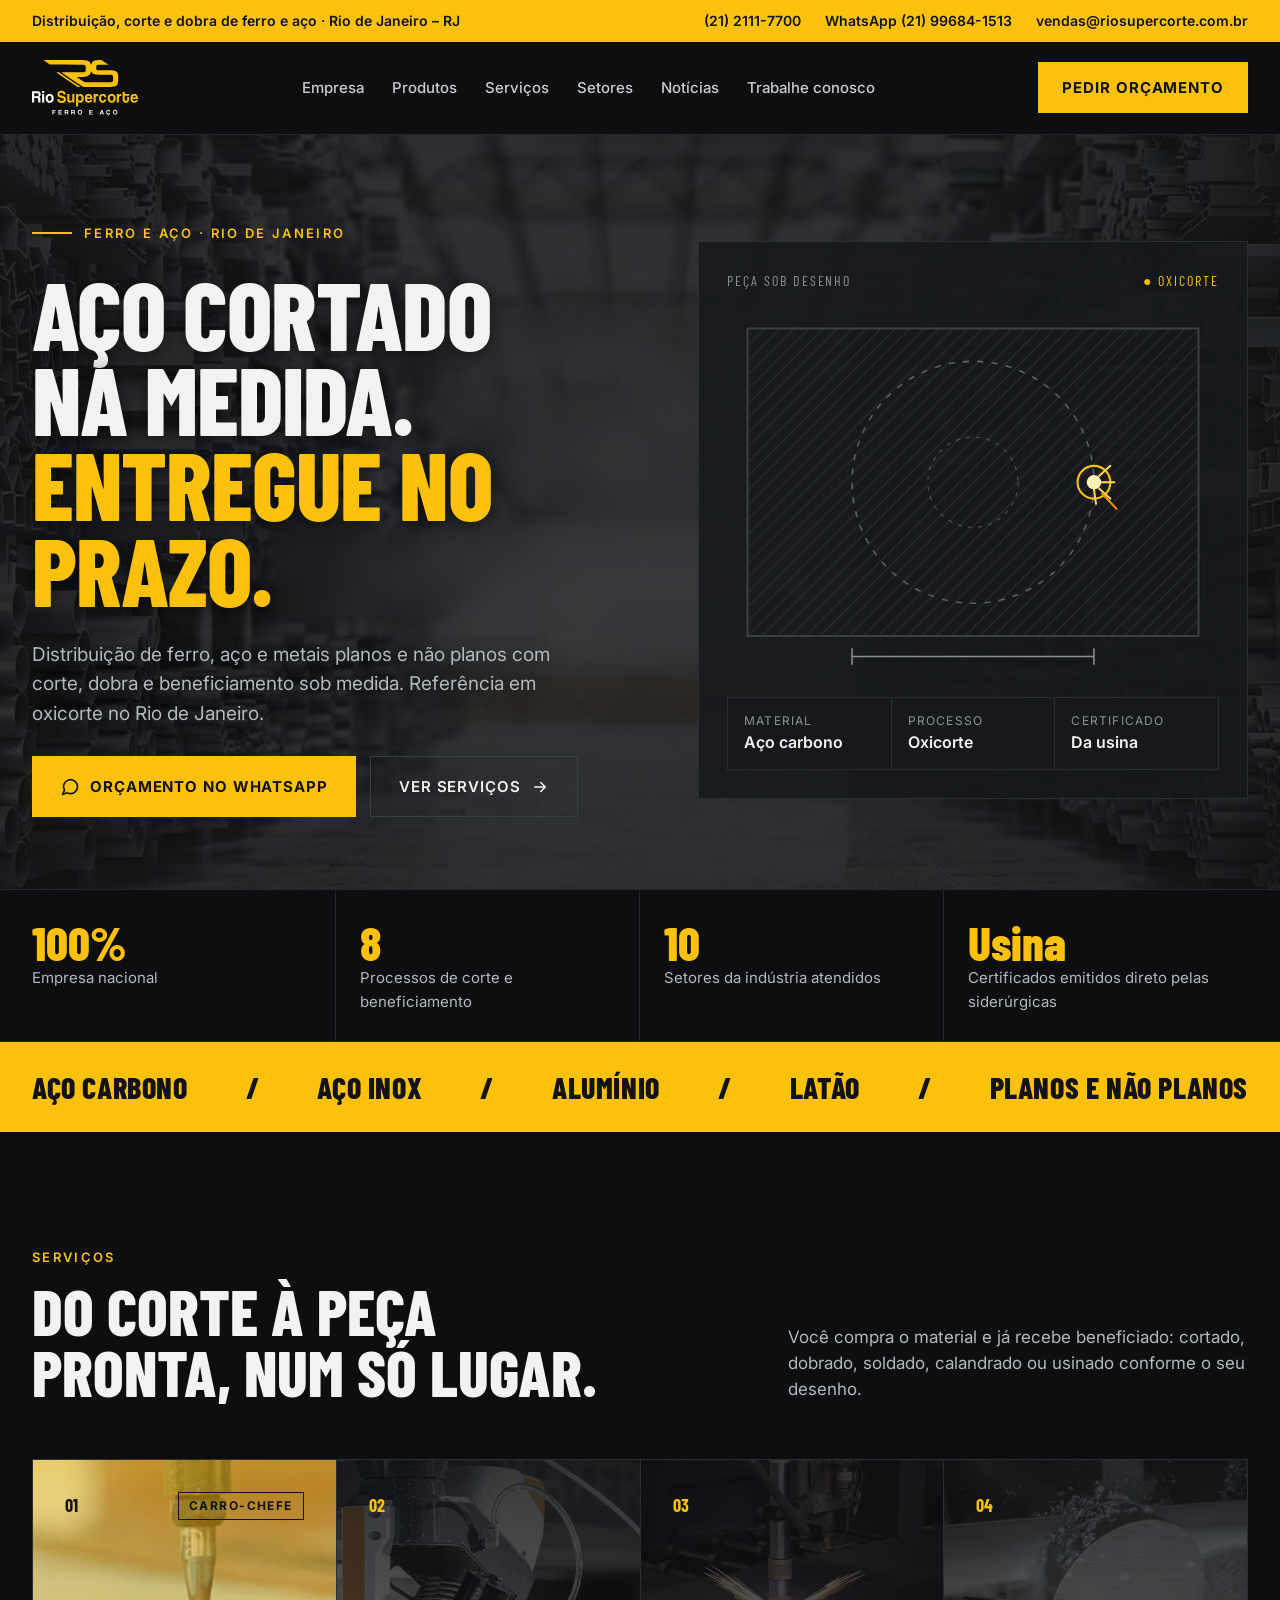
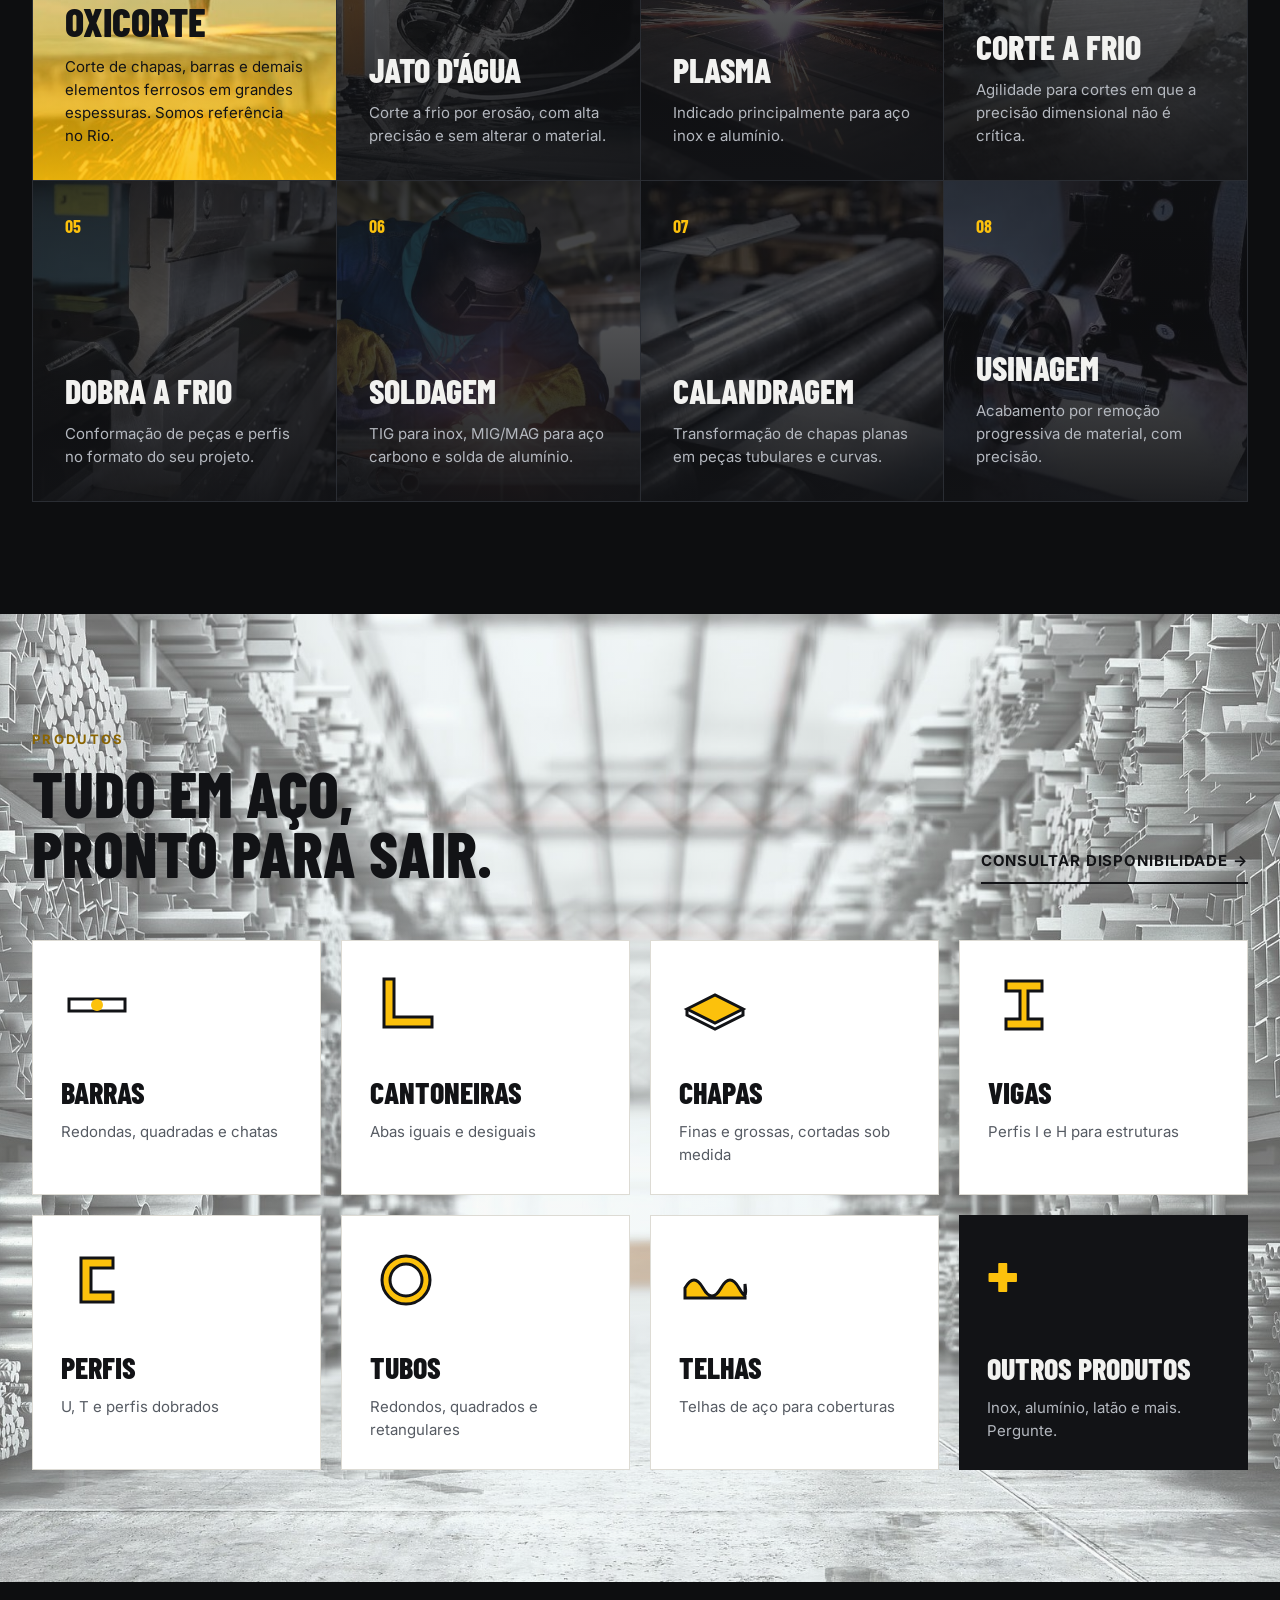
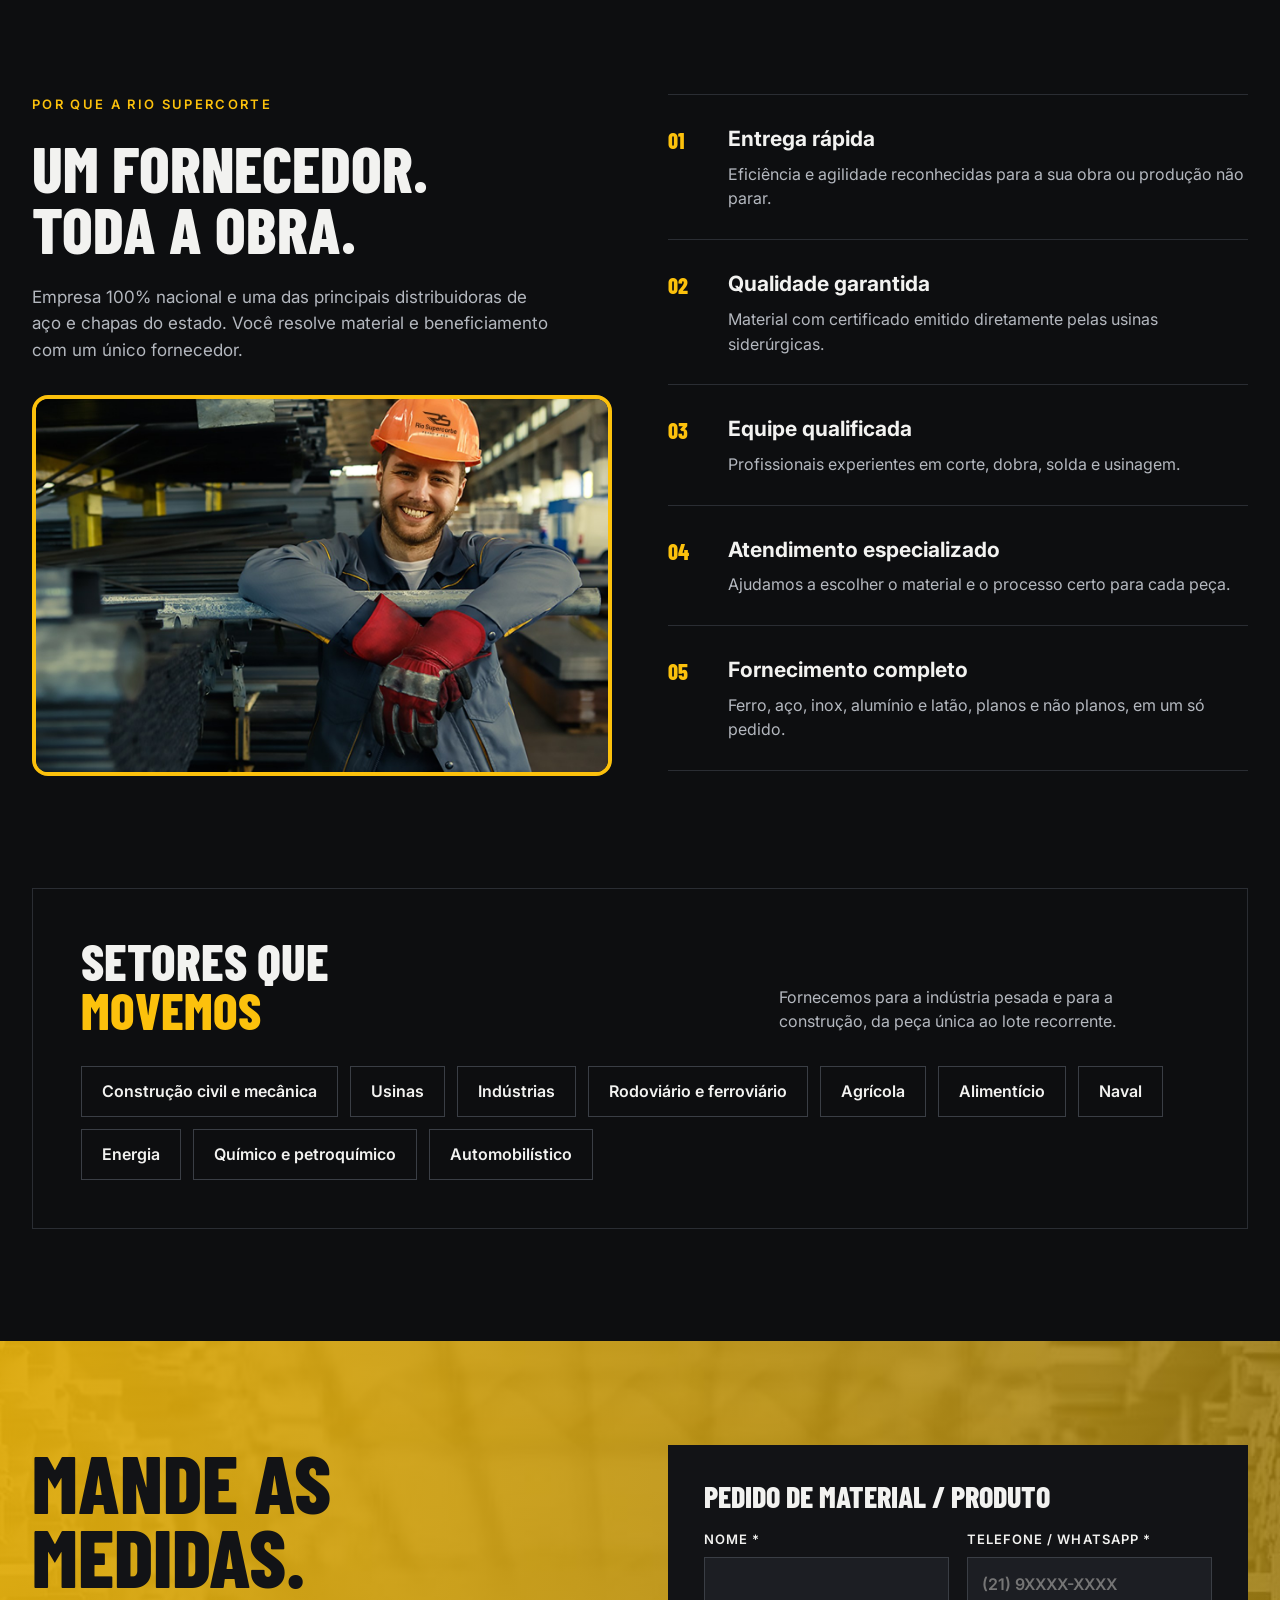
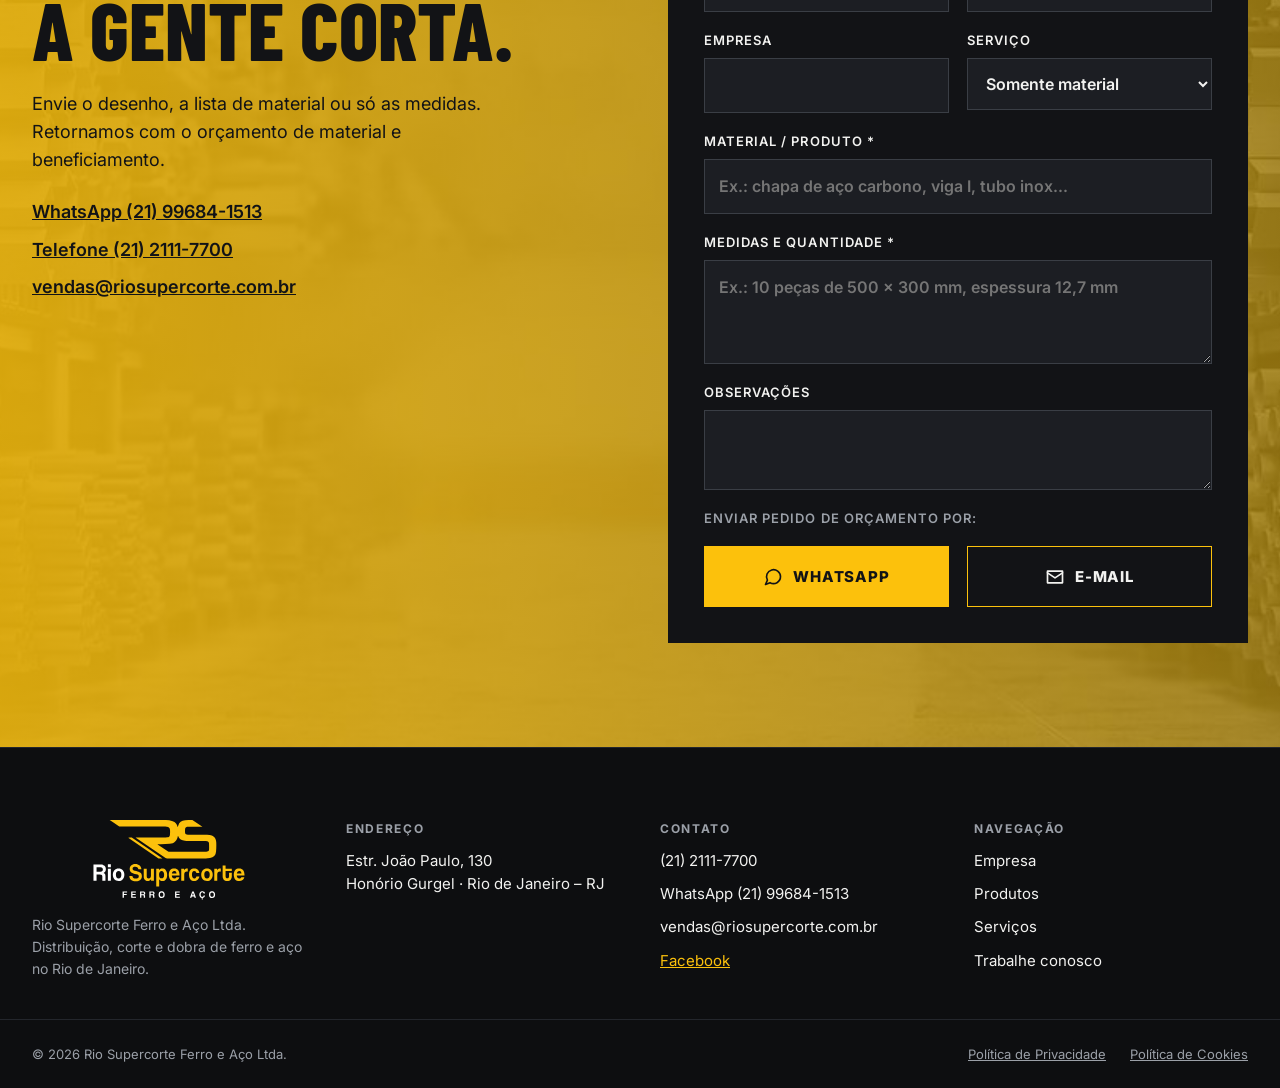
==== commit d00aa63e: "Anima o corte da peça sob desenho no topo da home Co-Authored-By: Claude Opus 5.5 <noreply@anthropic" ====
--- a/index.html
+++ b/index.html
@@ -69,20 +69,38 @@
 <!-- Hero visual: chapa com trajetória de corte -->
 <div style="flex: 1 1 460px; min-width: 0; position: relative; background: rgba(22, 24, 28, 0.88); border: 1px solid #2A2D33; padding: 28px">
 <div style="display: flex; justify-content: space-between; font-family: 'Barlow Condensed', sans-serif; font-size: 14px; letter-spacing: 0.14em; text-transform: uppercase; color: #8C9199; margin-bottom: 16px"><span>Peça sob desenho</span><span style="color: #FCC10C">● Oxicorte</span></div>
-<svg viewBox="0 0 480 360" style="width: 100%; height: auto; display: block" role="img" aria-label="Ilustração de uma chapa de aço com a trajetória de corte de um flange destacada em amarelo">
+<svg viewBox="0 0 480 360" style="width: 100%; height: auto; display: block" role="img" aria-label="Animação: o maçarico de oxicorte percorre o desenho e recorta um flange sob medida em uma chapa de aço">
 <defs><pattern id="hatch" width="10" height="10" patternUnits="userSpaceOnUse" patternTransform="rotate(45)"><line x1="0" y1="0" x2="0" y2="10" stroke="#2A2D33" stroke-width="2"></line></pattern></defs>
 <rect x="20" y="20" width="440" height="300" fill="url(#hatch)" stroke="#3A3E45" stroke-width="2"></rect>
-<circle cx="240" cy="170" r="118" fill="#0D0E10" stroke="#FCC10C" stroke-width="4" stroke-dasharray="14 6"></circle>
-<circle cx="240" cy="170" r="44" fill="#16181C" stroke="#FCC10C" stroke-width="4"></circle>
-<circle cx="240" cy="82" r="12" fill="#16181C" stroke="#FCC10C" stroke-width="3"></circle>
-<circle cx="240" cy="258" r="12" fill="#16181C" stroke="#FCC10C" stroke-width="3"></circle>
-<circle cx="152" cy="170" r="12" fill="#16181C" stroke="#FCC10C" stroke-width="3"></circle>
-<circle cx="328" cy="170" r="12" fill="#16181C" stroke="#FCC10C" stroke-width="3"></circle>
-<circle cx="357" cy="148" r="7" fill="#FCC10C"></circle>
-<circle cx="357" cy="148" r="16" fill="none" stroke="#FCC10C" stroke-width="1.5" opacity="0.5"></circle>
+<circle class="cut-guide" cx="240" cy="170" r="118" fill="none" stroke="#8C9199" stroke-width="1.5" stroke-dasharray="6 8" opacity="0.6"></circle>
+<circle cx="240" cy="170" r="44" fill="none" stroke="#8C9199" stroke-width="1" stroke-dasharray="4 6" opacity="0.5"></circle>
+<g class="cut-lift">
+<g class="cut-piece">
+<circle cx="240" cy="170" r="118" fill="#0D0E10"></circle>
+<circle class="cut-hole" cx="240" cy="170" r="44" fill="#16181C" stroke="#FCC10C" stroke-width="4"></circle>
+<circle class="cut-hole" cx="240" cy="82" r="12" fill="#16181C" stroke="#FCC10C" stroke-width="3" style="animation-delay: 0.25s"></circle>
+<circle class="cut-hole" cx="328" cy="170" r="12" fill="#16181C" stroke="#FCC10C" stroke-width="3" style="animation-delay: 0.5s"></circle>
+<circle class="cut-hole" cx="240" cy="258" r="12" fill="#16181C" stroke="#FCC10C" stroke-width="3" style="animation-delay: 0.75s"></circle>
+<circle class="cut-hole" cx="152" cy="170" r="12" fill="#16181C" stroke="#FCC10C" stroke-width="3" style="animation-delay: 1s"></circle>
+</g>
+<circle class="cut-line" cx="240" cy="170" r="118" fill="none" stroke="#FCC10C" stroke-width="4" stroke-linecap="round" pathLength="100" stroke-dasharray="100" stroke-dashoffset="100"></circle>
+</g>
+<g class="cut-torch">
+<circle class="cut-glow" cx="358" cy="170" r="16" fill="none" stroke="#FCC10C" stroke-width="2"></circle>
+<g class="cut-sparks" stroke="#FFD54A" stroke-width="2" stroke-linecap="round">
+<line x1="364" y1="170" x2="378" y2="170"></line>
+<line x1="363" y1="176" x2="374" y2="186"></line>
+<line x1="363" y1="164" x2="374" y2="154"></line>
+<line x1="358" y1="177" x2="360" y2="191"></line>
+<line x1="366" y1="181" x2="380" y2="196" stroke="#FF8A1F"></line>
+</g>
+<circle cx="358" cy="170" r="7" fill="#FFF2B8"></circle>
+</g>
+<g class="cut-dim">
 <line x1="122" y1="340" x2="358" y2="340" stroke="#8C9199" stroke-width="1.5"></line>
 <line x1="122" y1="332" x2="122" y2="348" stroke="#8C9199" stroke-width="1.5"></line>
 <line x1="358" y1="332" x2="358" y2="348" stroke="#8C9199" stroke-width="1.5"></line>
+</g>
 </svg>
 <div style="display: grid; grid-template-columns: repeat(3, minmax(0, 1fr)); gap: 1px; background: #2A2D33; margin-top: 20px; border: 1px solid #2A2D33">
 <div style="background: #16181C; padding: 14px 16px"><div style="font-size: 12px; color: #8C9199; text-transform: uppercase; letter-spacing: 0.1em">Material</div><div style="font-weight: 600">Aço carbono</div></div>
--- a/assets/css/style.css
+++ b/assets/css/style.css
@@ -54,3 +54,24 @@
 /* Trabalhe conosco — escolha do canal de contato */
 .contato-opcao{min-height:48px;padding:12px 22px;font-weight:700;font-size:15px;cursor:pointer;background:transparent;color:#F2F2F0;border:1.5px solid #3A3E45;transition:background-color .2s,color .2s,border-color .2s}
 .contato-opcao[aria-pressed="true"]{background:#FCC10C;color:#121316;border-color:#FCC10C}
+
+/* Hero — animação do oxicorte recortando a peça sob desenho */
+.cut-lift{transform-box:view-box;animation:cutLift 9s ease-in-out infinite}
+.cut-piece{opacity:0;animation:cutPiece 9s ease infinite}
+.cut-line{animation:cutLine 9s linear infinite}
+.cut-hole{transform-box:fill-box;transform-origin:center;opacity:0;animation:cutHole 9s cubic-bezier(.3,1.5,.5,1) infinite}
+.cut-torch{transform-box:view-box;transform-origin:240px 170px;animation:cutTorch 9s linear infinite}
+.cut-glow{animation:cutGlow .5s ease-in-out infinite}
+.cut-sparks line{transform-box:view-box;transform-origin:358px 170px;animation:cutSpark .32s ease-out infinite}
+.cut-sparks line:nth-child(2n){animation-delay:.12s}
+.cut-sparks line:nth-child(3n){animation-delay:.2s}
+.cut-dim{transform-box:fill-box;transform-origin:center;animation:cutDim 9s ease infinite}
+@keyframes cutLine{0%{stroke-dashoffset:100;opacity:1}50%{stroke-dashoffset:0;opacity:1}90%{stroke-dashoffset:0;opacity:1}97%,100%{stroke-dashoffset:0;opacity:0}}
+@keyframes cutTorch{0%{transform:rotate(0deg);opacity:1}50%{transform:rotate(360deg);opacity:1}54%,100%{transform:rotate(360deg);opacity:0}}
+@keyframes cutPiece{0%,50%{opacity:0}56%,90%{opacity:1}97%,100%{opacity:0}}
+@keyframes cutHole{0%,56%{opacity:0;transform:scale(.2)}63%,90%{opacity:1;transform:scale(1)}97%,100%{opacity:0;transform:scale(1)}}
+@keyframes cutLift{0%,62%{transform:translate(0,0);filter:none}70%,90%{transform:translate(-6px,-8px);filter:drop-shadow(8px 12px 0 rgba(0,0,0,.55))}100%{transform:translate(0,0);filter:none}}
+@keyframes cutDim{0%,68%{opacity:0;transform:scaleX(0)}76%,90%{opacity:1;transform:scaleX(1)}97%,100%{opacity:0;transform:scaleX(1)}}
+@keyframes cutGlow{0%,100%{opacity:.25}50%{opacity:.8}}
+@keyframes cutSpark{0%{opacity:1;transform:scale(.4)}100%{opacity:0;transform:scale(1.5)}}
+@media (prefers-reduced-motion:reduce){.cut-lift,.cut-piece,.cut-line,.cut-hole,.cut-torch,.cut-glow,.cut-sparks line,.cut-dim{animation:none}.cut-piece,.cut-hole{opacity:1}.cut-line{stroke-dashoffset:0}.cut-torch{display:none}}
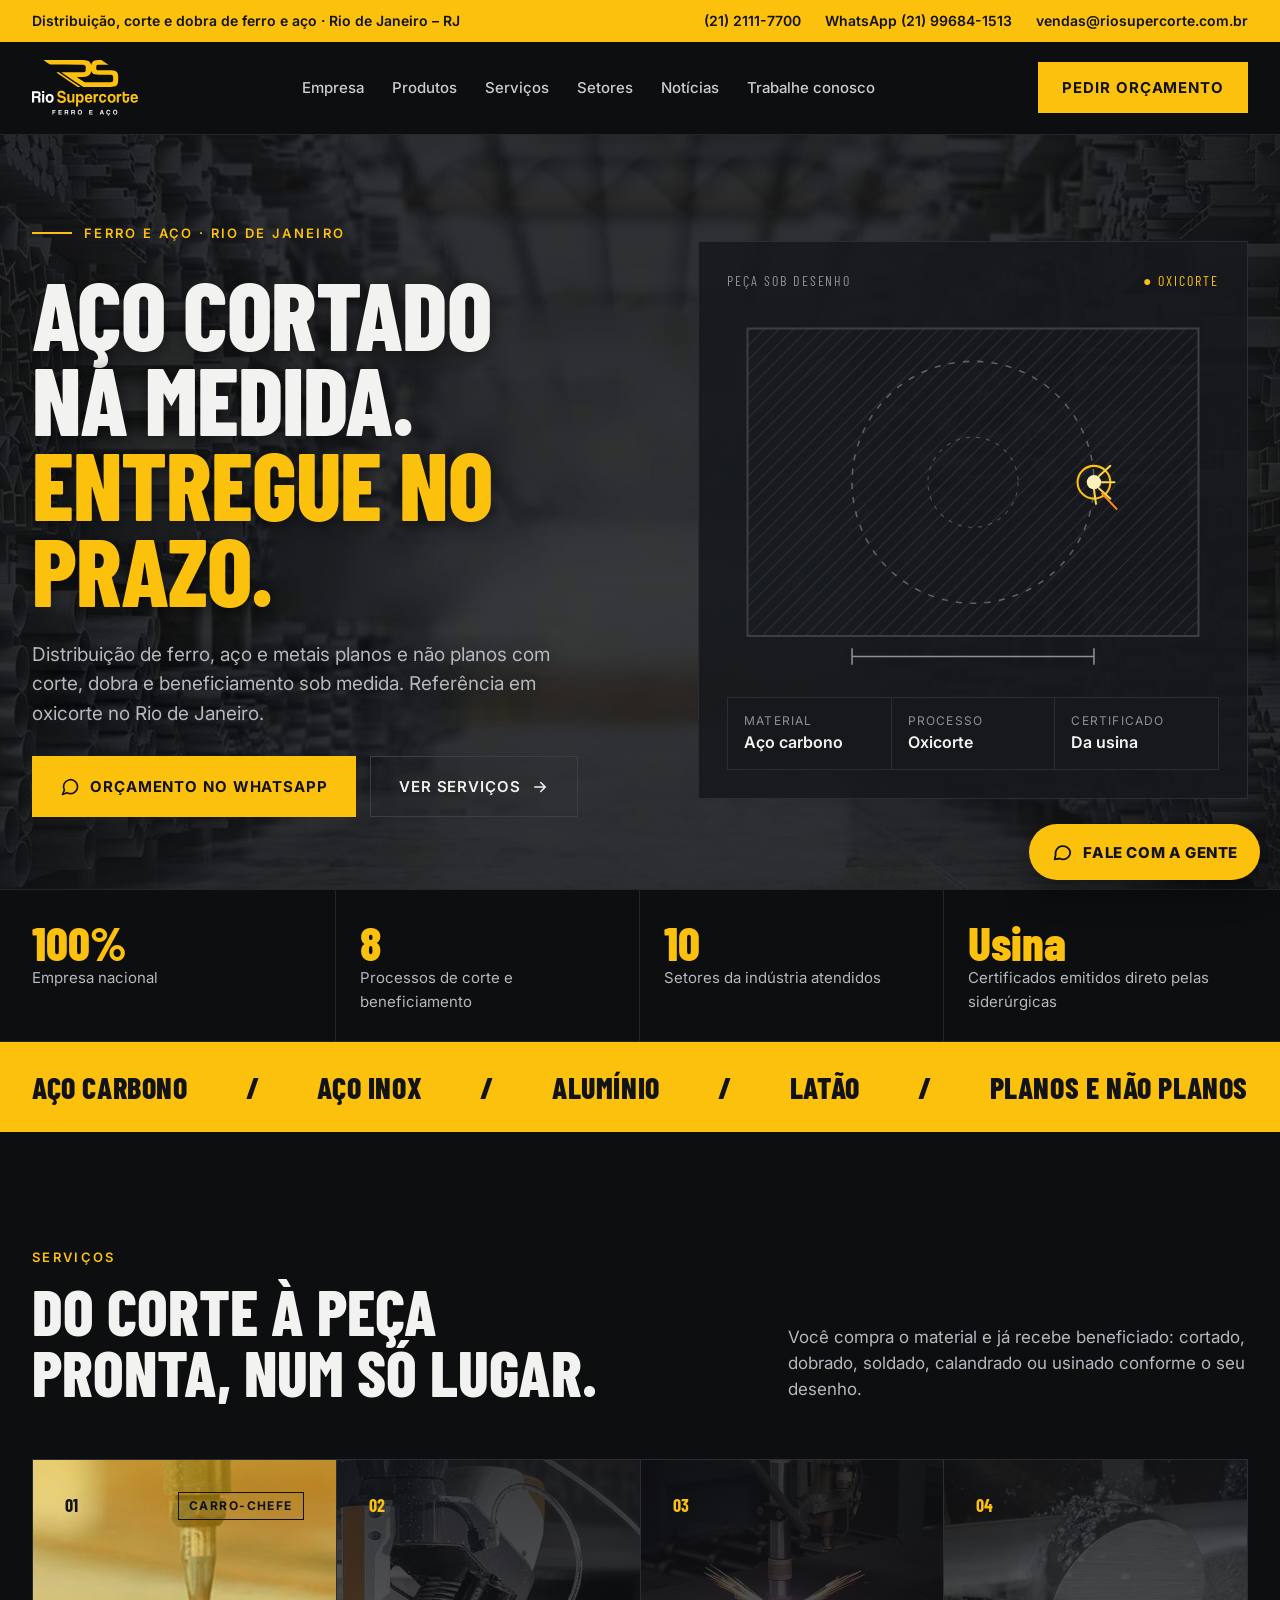
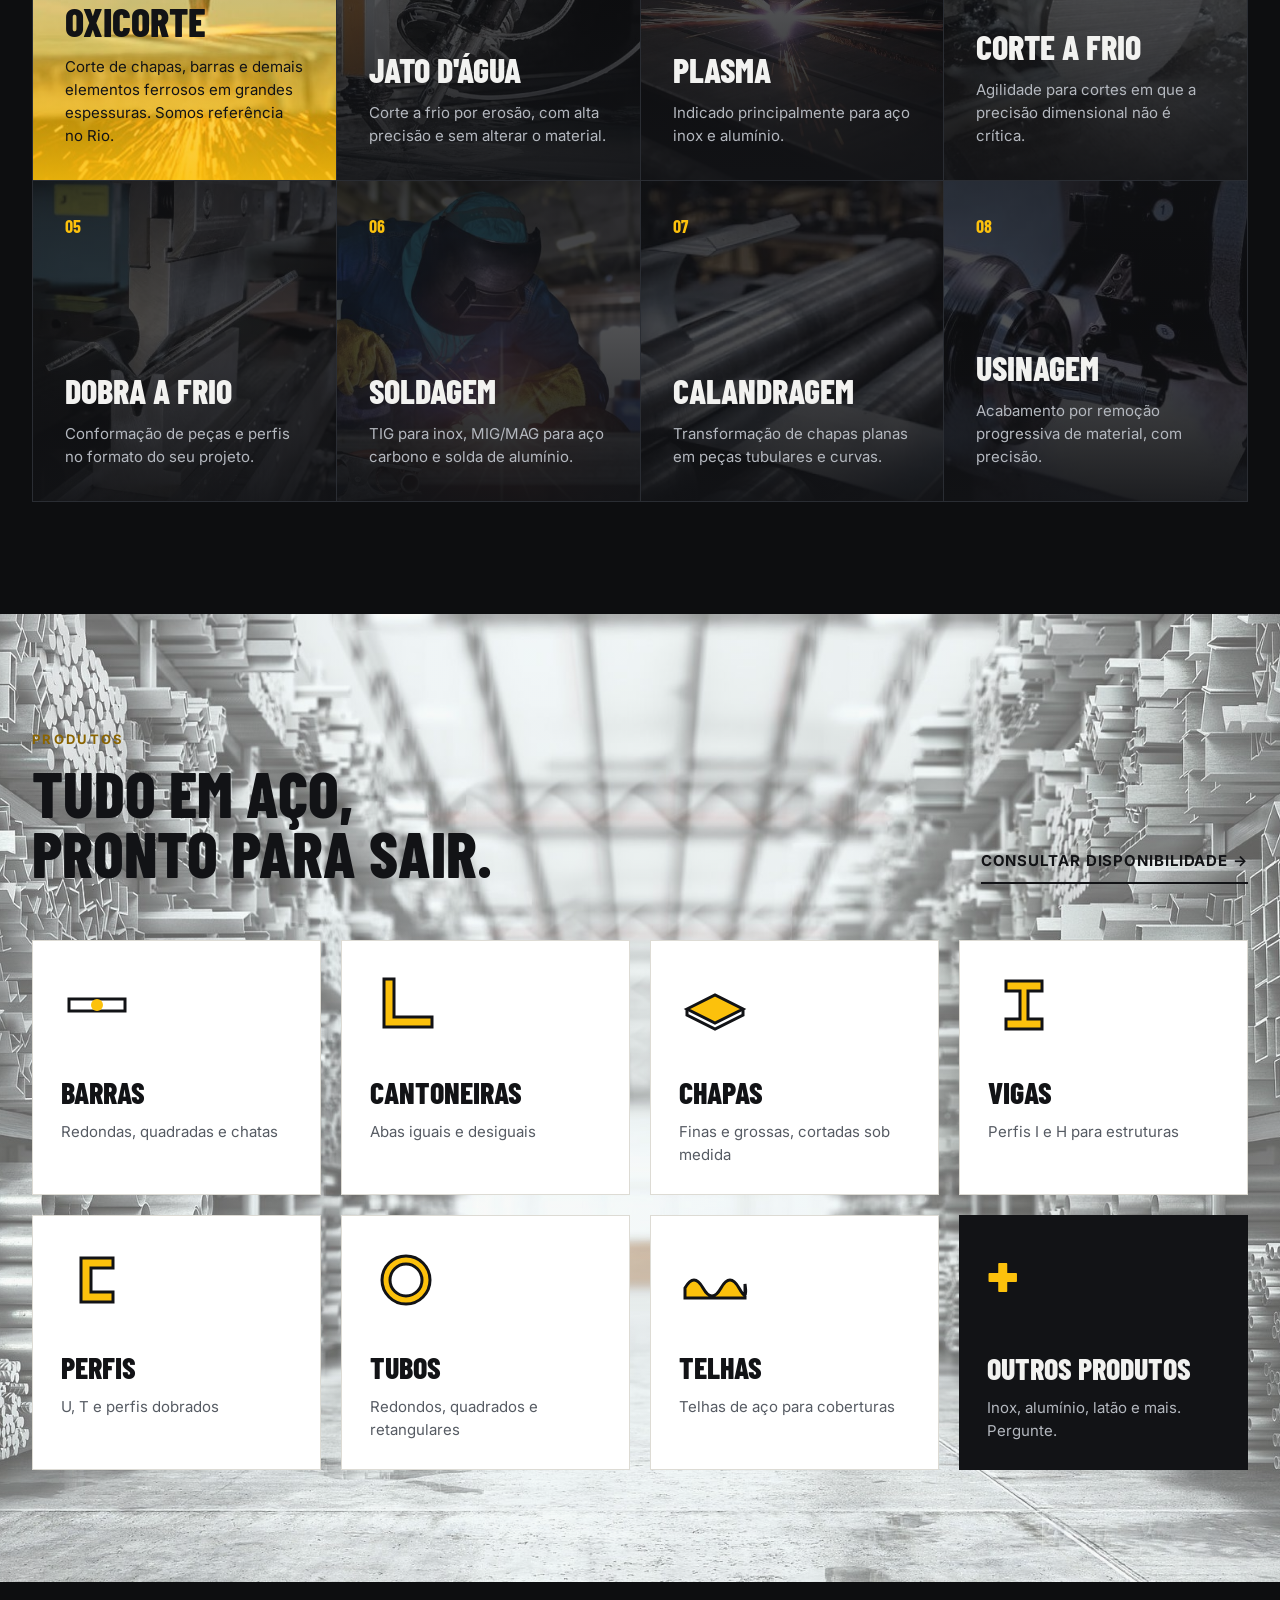
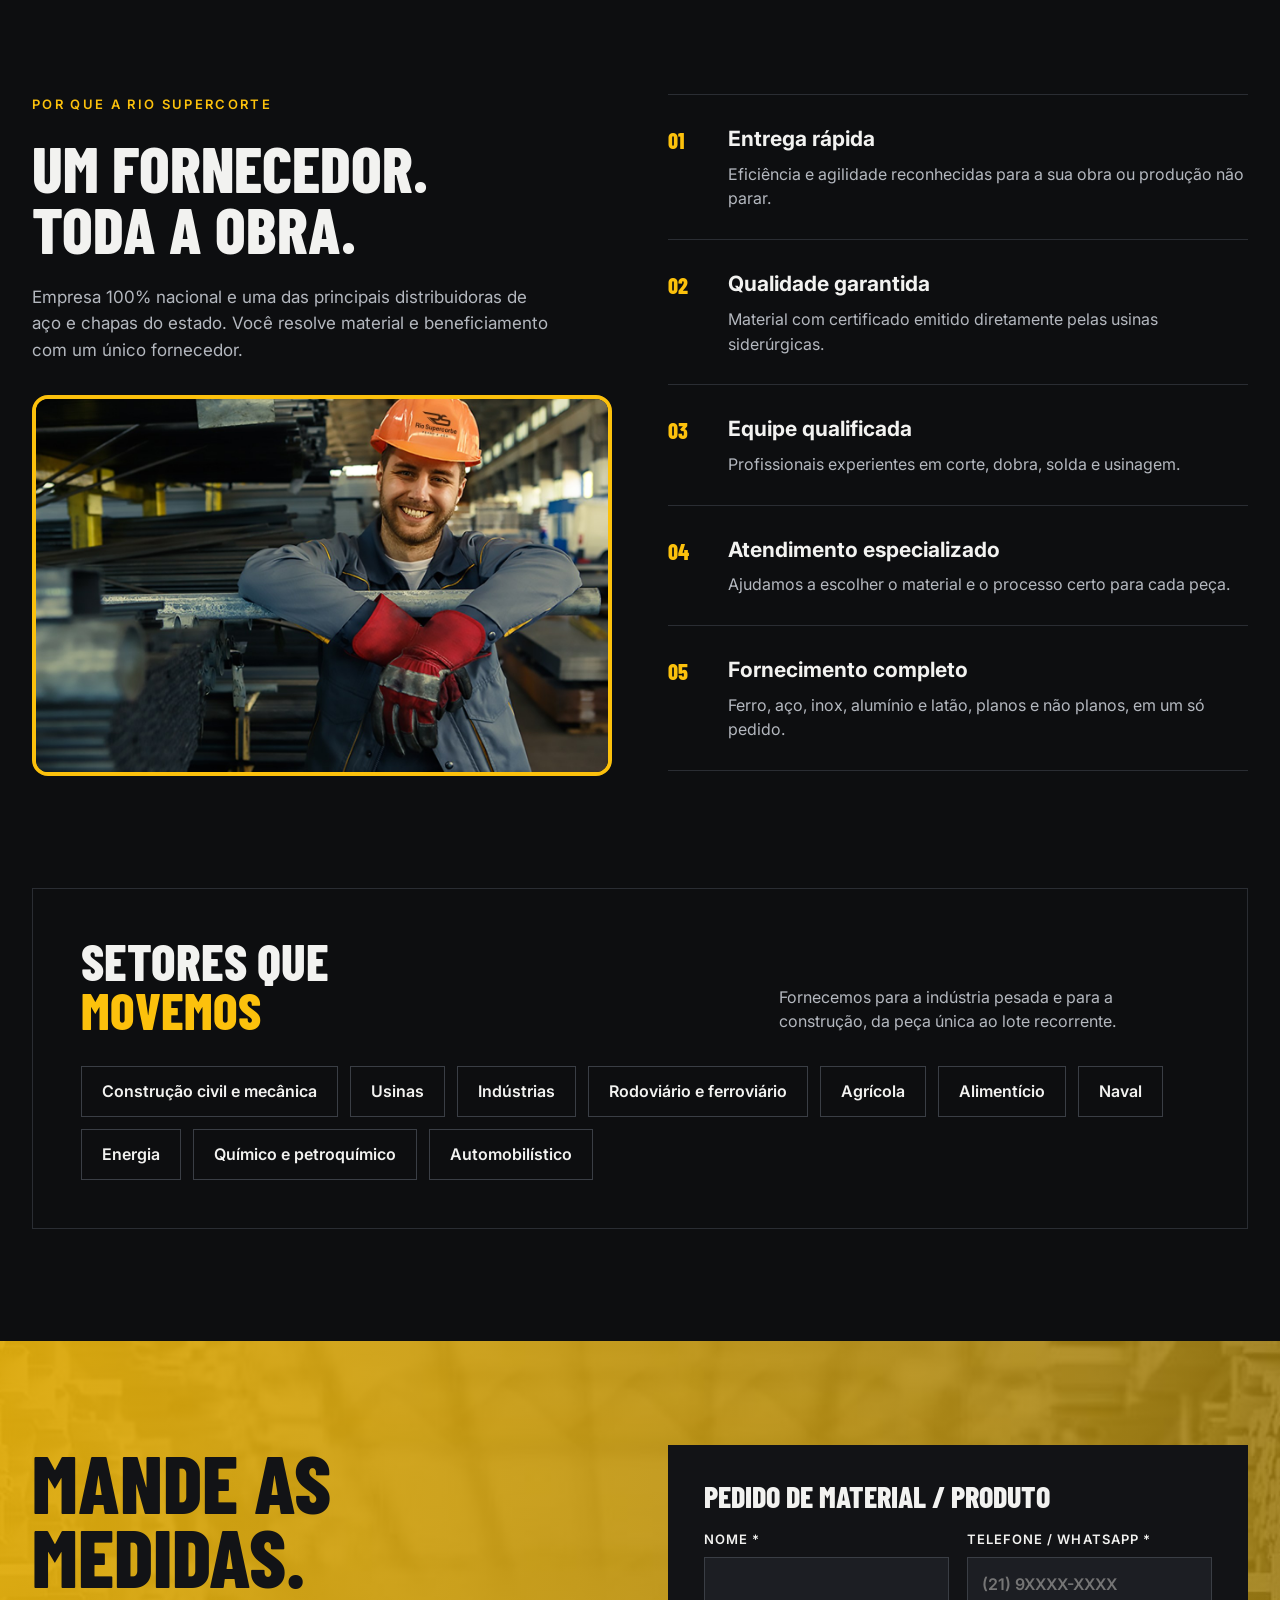
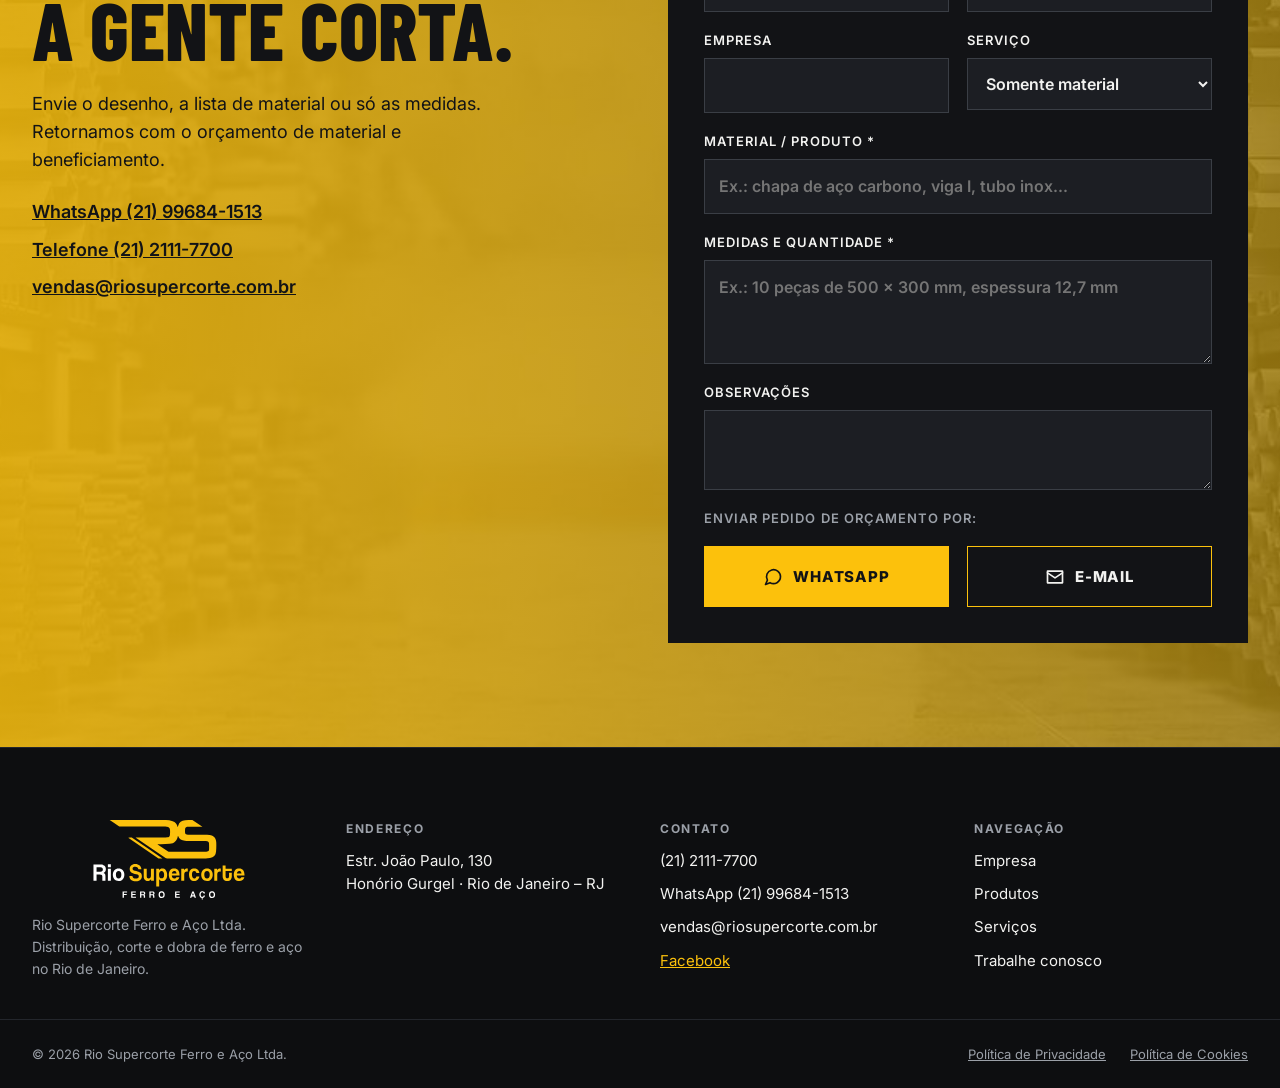
==== commit 223e5eef: "Adiciona assistente de vendas automático com orçamento guiado pelo WhatsApp Co-Authored-By: Claude O" ====
--- a/index.html
+++ b/index.html
@@ -5,54 +5,59 @@
 <meta name="viewport" content="width=device-width, initial-scale=1">
 <title>Rio Supercorte — Corte e dobra de ferro e aço no RJ</title>
 <meta name="description" content="Rio Supercorte: distribuição, corte e dobra de ferro e aço no Rio de Janeiro. Oxicorte, plasma, jato d'água, soldagem, calandragem e usinagem.">
+<link rel="canonical" href="https://rio-supercorte.vercel.app/">
+<meta property="og:url" content="https://rio-supercorte.vercel.app/">
+<meta property="og:locale" content="pt_BR">
+<meta property="og:site_name" content="Rio Supercorte">
 <meta name="theme-color" content="#FCC10C">
 <meta property="og:type" content="website">
 <meta property="og:title" content="Rio Supercorte — Corte e dobra de ferro e aço no RJ">
 <meta property="og:description" content="Rio Supercorte: distribuição, corte e dobra de ferro e aço no Rio de Janeiro. Oxicorte, plasma, jato d'água, soldagem, calandragem e usinagem.">
-<meta property="og:image" content="assets/img/hero-galpao.jpg">
-<link rel="icon" type="image/svg+xml" href="assets/img/logo-rio-supercorte.svg">
+<meta property="og:image" content="https://rio-supercorte.vercel.app/assets/img/hero-galpao.jpg">
+<link rel="icon" type="image/svg+xml" href="/assets/img/logo-rio-supercorte.svg">
 <link rel="preconnect" href="https://fonts.googleapis.com">
 <link rel="preconnect" href="https://fonts.gstatic.com" crossorigin>
 <link href="https://fonts.googleapis.com/css2?family=Barlow+Condensed:wght@500;600;700;800&amp;family=Inter:wght@400;500;600;700&amp;display=swap" rel="stylesheet">
-<link rel="stylesheet" href="assets/css/style.css">
+<link rel="stylesheet" href="/assets/css/style.css">
 </head>
 <body>
 <div style="width: 100%; background: #0D0E10; color: #F2F2F0; font-family: Inter, system-ui, sans-serif; font-size: 16px; line-height: 1.55">
 
 <!-- TOP BAR -->
-<div style="background: #FCC10C; color: #121316; font-size: 14px; font-weight: 600">
+<div class="topbar" style="background: #FCC10C; color: #121316; font-size: 14px; font-weight: 600">
 <div style="max-width: 1280px; margin: 0 auto; padding: 10px 32px; display: flex; flex-wrap: wrap; gap: 8px 28px; justify-content: space-between; align-items: center">
-<span>Distribuição, corte e dobra de ferro e aço · Rio de Janeiro – RJ</span>
+<span class="topbar-tag">Distribuição, corte e dobra de ferro e aço · Rio de Janeiro – RJ</span>
 <div style="display: flex; flex-wrap: wrap; gap: 8px 24px">
 <a href="tel:+552121117700" style="color: #121316; text-decoration: none">(21) 2111-7700</a>
 <a href="https://wa.me/5521996841513" style="color: #121316; text-decoration: none">WhatsApp (21) 99684-1513</a>
-<a href="mailto:vendas@riosupercorte.com.br?subject=Contato%20pelo%20site%20%E2%80%93%20Rio%20Supercorte&amp;body=Ol%C3%A1%2C%20equipe%20Rio%20Supercorte%21%0A%0AGostaria%20de%20um%20or%C3%A7amento%20para%3A%0A%0AMaterial%20/%20servi%C3%A7o%3A%0AMedidas%20e%20quantidade%3A%0A%0ANome%3A%0AEmpresa%3A%0ATelefone%20/%20WhatsApp%3A%0A" title="Abrir seu e-mail com a mensagem pronta para vendas@riosupercorte.com.br" style="color: #121316; text-decoration: none">vendas@riosupercorte.com.br</a>
+<a class="topbar-mail" href="mailto:vendas@riosupercorte.com.br?subject=Contato%20pelo%20site%20%E2%80%93%20Rio%20Supercorte&amp;body=Ol%C3%A1%2C%20equipe%20Rio%20Supercorte%21%0A%0AGostaria%20de%20um%20or%C3%A7amento%20para%3A%0A%0AMaterial%20/%20servi%C3%A7o%3A%0AMedidas%20e%20quantidade%3A%0A%0ANome%3A%0AEmpresa%3A%0ATelefone%20/%20WhatsApp%3A%0A" title="Abrir seu e-mail com a mensagem pronta para vendas@riosupercorte.com.br" style="color: #121316; text-decoration: none">vendas@riosupercorte.com.br</a>
 </div>
 </div>
 </div>
 
 <!-- NAV -->
-<header style="border-bottom: 1px solid #23262C; background: #0D0E10">
-<div style="max-width: 1280px; margin: 0 auto; padding: 18px 32px; display: flex; flex-wrap: wrap; gap: 16px 40px; align-items: center; justify-content: space-between">
+<header class="site-header" style="border-bottom: 1px solid #23262C; background: #0D0E10">
+<div class="header-inner" style="max-width: 1280px; margin: 0 auto; padding: 18px 32px; display: flex; flex-wrap: wrap; gap: 16px 40px; align-items: center; justify-content: space-between">
 <a href="#inicio" aria-label="Rio Supercorte, página inicial" style="display: flex; align-items: center; text-decoration: none">
-<img src="assets/img/logo-rio-supercorte.svg" alt="Rio Supercorte Ferro e Aço" style="height: 56px; width: auto; display: block">
-</a>
-<nav aria-label="Principal" style="display: flex; flex-wrap: wrap; gap: 6px 28px; font-size: 15px; font-weight: 500">
+<img src="/assets/img/logo-rio-supercorte.svg" alt="Rio Supercorte Ferro e Aço" style="height: 56px; width: auto; display: block">
+</a>
+<button type="button" class="menu-toggle" aria-expanded="false" aria-controls="menu" aria-label="Abrir menu"><span></span><span></span><span></span></button>
+<nav id="menu" class="nav-main" aria-label="Principal" style="display: flex; flex-wrap: wrap; gap: 6px 28px; font-size: 15px; font-weight: 500">
 <a href="#empresa" style="color: #C9CCD1; text-decoration: none; padding: 10px 0">Empresa</a>
 <a href="#produtos" style="color: #C9CCD1; text-decoration: none; padding: 10px 0">Produtos</a>
 <a href="#servicos" style="color: #C9CCD1; text-decoration: none; padding: 10px 0">Serviços</a>
 <a href="#setores" style="color: #C9CCD1; text-decoration: none; padding: 10px 0">Setores</a>
-<a href="noticias.html" style="color: #C9CCD1; text-decoration: none; padding: 10px 0">Notícias</a>
-<a href="trabalhe-conosco.html" style="color: #C9CCD1; text-decoration: none; padding: 10px 0">Trabalhe conosco</a>
+<a href="/noticias" style="color: #C9CCD1; text-decoration: none; padding: 10px 0">Notícias</a>
+<a href="/trabalhe-conosco" style="color: #C9CCD1; text-decoration: none; padding: 10px 0">Trabalhe conosco</a>
 </nav>
-<a href="#orcamento" style="background: #FCC10C; color: #121316; text-decoration: none; font-weight: 700; padding: 14px 24px; font-size: 15px; text-transform: uppercase; letter-spacing: 0.06em">Pedir orçamento</a>
+<a class="nav-cta" href="#orcamento" style="background: #FCC10C; color: #121316; text-decoration: none; font-weight: 700; padding: 14px 24px; font-size: 15px; text-transform: uppercase; letter-spacing: 0.06em">Pedir orçamento</a>
 </div>
 </header>
 
 <!-- HERO -->
 <section id="inicio" style="position: relative; overflow: hidden; border-bottom: 1px solid #23262C">
 <div class="hero-bg">
-<div style="max-width: 1280px; margin: 0 auto; padding: 88px 32px 72px; display: flex; flex-wrap: wrap; gap: 56px; align-items: center">
+<div class="hero-inner" style="max-width: 1280px; margin: 0 auto; padding: 88px 32px 72px; display: flex; flex-wrap: wrap; gap: 56px; align-items: center">
 <div style="flex: 1 1 520px; min-width: 0; display: flex; flex-direction: column; gap: 28px">
 <span style="display: inline-flex; align-items: center; gap: 12px; font-size: 13px; font-weight: 600; letter-spacing: 0.18em; text-transform: uppercase; color: #FCC10C"><span style="width: 40px; height: 2px; background: #FCC10C"></span>Ferro e aço · Rio de Janeiro</span>
 <h1 style="margin: 0; font-family: 'Barlow Condensed', sans-serif; font-weight: 800; text-transform: uppercase; font-size: clamp(56px, 7.4vw, 108px); line-height: 0.9; letter-spacing: -0.01em">Aço cortado<br>na medida.<br><span style="color: #FCC10C">Entregue no prazo.</span></h1>
@@ -67,7 +72,7 @@
 </div>
 
 <!-- Hero visual: chapa com trajetória de corte -->
-<div style="flex: 1 1 460px; min-width: 0; position: relative; background: rgba(22, 24, 28, 0.88); border: 1px solid #2A2D33; padding: 28px">
+<div class="hero-card" style="flex: 1 1 460px; min-width: 0; position: relative; background: rgba(22, 24, 28, 0.88); border: 1px solid #2A2D33; padding: 28px">
 <div style="display: flex; justify-content: space-between; font-family: 'Barlow Condensed', sans-serif; font-size: 14px; letter-spacing: 0.14em; text-transform: uppercase; color: #8C9199; margin-bottom: 16px"><span>Peça sob desenho</span><span style="color: #FCC10C">● Oxicorte</span></div>
 <svg viewBox="0 0 480 360" style="width: 100%; height: auto; display: block" role="img" aria-label="Animação: o maçarico de oxicorte percorre o desenho e recorta um flange sob medida em uma chapa de aço">
 <defs><pattern id="hatch" width="10" height="10" patternUnits="userSpaceOnUse" patternTransform="rotate(45)"><line x1="0" y1="0" x2="0" y2="10" stroke="#2A2D33" stroke-width="2"></line></pattern></defs>
@@ -102,7 +107,7 @@
 <line x1="358" y1="332" x2="358" y2="348" stroke="#8C9199" stroke-width="1.5"></line>
 </g>
 </svg>
-<div style="display: grid; grid-template-columns: repeat(3, minmax(0, 1fr)); gap: 1px; background: #2A2D33; margin-top: 20px; border: 1px solid #2A2D33">
+<div class="spec-grid" style="display: grid; grid-template-columns: repeat(3, minmax(0, 1fr)); gap: 1px; background: #2A2D33; margin-top: 20px; border: 1px solid #2A2D33">
 <div style="background: #16181C; padding: 14px 16px"><div style="font-size: 12px; color: #8C9199; text-transform: uppercase; letter-spacing: 0.1em">Material</div><div style="font-weight: 600">Aço carbono</div></div>
 <div style="background: #16181C; padding: 14px 16px"><div style="font-size: 12px; color: #8C9199; text-transform: uppercase; letter-spacing: 0.1em">Processo</div><div style="font-weight: 600">Oxicorte</div></div>
 <div style="background: #16181C; padding: 14px 16px"><div style="font-size: 12px; color: #8C9199; text-transform: uppercase; letter-spacing: 0.1em">Certificado</div><div style="font-weight: 600">Da usina</div></div>
@@ -113,7 +118,7 @@
 
 <!-- Prova -->
 <div style="border-top: 1px solid #23262C">
-<div style="max-width: 1280px; margin: 0 auto; padding: 0 32px; display: grid; grid-template-columns: repeat(auto-fit, minmax(220px, 1fr))">
+<div class="stats-grid" style="max-width: 1280px; margin: 0 auto; padding: 0 32px; display: grid; grid-template-columns: repeat(auto-fit, minmax(220px, 1fr))">
 <div style="padding: 28px 24px 28px 0; border-right: 1px solid #23262C"><div style="font-family: 'Barlow Condensed', sans-serif; font-size: 48px; font-weight: 800; color: #FCC10C; line-height: 1">100%</div><div style="color: #B4B8BF; font-size: 15px">Empresa nacional</div></div>
 <div style="padding: 28px 24px; border-right: 1px solid #23262C"><div style="font-family: 'Barlow Condensed', sans-serif; font-size: 48px; font-weight: 800; color: #FCC10C; line-height: 1">8</div><div style="color: #B4B8BF; font-size: 15px">Processos de corte e beneficiamento</div></div>
 <div style="padding: 28px 24px; border-right: 1px solid #23262C"><div style="font-family: 'Barlow Condensed', sans-serif; font-size: 48px; font-weight: 800; color: #FCC10C; line-height: 1">10</div><div style="color: #B4B8BF; font-size: 15px">Setores da indústria atendidos</div></div>
@@ -124,7 +129,7 @@
 
 <!-- MATERIAIS STRIP -->
 <div style="background: #FCC10C; color: #121316; overflow: hidden">
-<div style="max-width: 1280px; margin: 0 auto; padding: 22px 32px; display: flex; flex-wrap: wrap; gap: 10px 36px; justify-content: space-between; font-family: 'Barlow Condensed', sans-serif; font-weight: 800; font-size: 30px; text-transform: uppercase; letter-spacing: 0.02em">
+<div class="materials" style="max-width: 1280px; margin: 0 auto; padding: 22px 32px; display: flex; flex-wrap: wrap; gap: 10px 36px; justify-content: space-between; font-family: 'Barlow Condensed', sans-serif; font-weight: 800; font-size: 30px; text-transform: uppercase; letter-spacing: 0.02em">
 <span>Aço carbono</span><span aria-hidden="true">/</span><span>Aço inox</span><span aria-hidden="true">/</span><span>Alumínio</span><span aria-hidden="true">/</span><span>Latão</span><span aria-hidden="true">/</span><span>Planos e não planos</span>
 </div>
 </div>
@@ -142,49 +147,49 @@
 
 <div style="display: grid; grid-template-columns: repeat(auto-fit, minmax(280px, 1fr)); gap: 1px; background: #2A2D33; border: 1px solid #2A2D33">
 <div class="svc svc-hot" style="background: #FCC10C; color: #121316; padding: 32px; display: flex; flex-direction: column; gap: 14px; min-height: 320px">
-<img class="svc-bg" src="assets/img/servicos/oxicorte.jpg" alt="Oxicorte cortando chapa de aço com faíscas">
+<img class="svc-bg" src="/assets/img/servicos/oxicorte.jpg" alt="Oxicorte cortando chapa de aço com faíscas">
 <div style="display: flex; justify-content: space-between; align-items: center"><span style="font-family: 'Barlow Condensed', sans-serif; font-size: 18px; font-weight: 700">01</span><span style="font-size: 12px; font-weight: 700; text-transform: uppercase; letter-spacing: 0.12em; border: 1.5px solid #121316; padding: 4px 10px">Carro-chefe</span></div>
 <h3 style="margin: auto 0 0; font-family: 'Barlow Condensed', sans-serif; font-size: 40px; font-weight: 800; text-transform: uppercase; line-height: 1">Oxicorte</h3>
 <p style="margin: 0; font-size: 15px">Corte de chapas, barras e demais elementos ferrosos em grandes espessuras. Somos referência no Rio.</p>
 </div>
 <div class="svc" style="background: #121316; padding: 32px; display: flex; flex-direction: column; gap: 14px; min-height: 320px">
-<img class="svc-bg" src="assets/img/servicos/jato-agua.jpg" alt="Máquina de corte por jato d'água">
+<img class="svc-bg" src="/assets/img/servicos/jato-agua.jpg" alt="Máquina de corte por jato d'água">
 <span style="font-family: 'Barlow Condensed', sans-serif; font-size: 18px; font-weight: 700; color: #FCC10C">02</span>
 <h3 style="margin: auto 0 0; font-family: 'Barlow Condensed', sans-serif; font-size: 34px; font-weight: 800; text-transform: uppercase; line-height: 1">Jato d'água</h3>
 <p style="margin: 0; font-size: 15px; color: #B4B8BF">Corte a frio por erosão, com alta precisão e sem alterar o material.</p>
 </div>
 <div class="svc" style="background: #121316; padding: 32px; display: flex; flex-direction: column; gap: 14px; min-height: 320px">
-<img class="svc-bg" src="assets/img/servicos/plasma.jpg" alt="Corte a plasma CNC em chapa de aço">
+<img class="svc-bg" src="/assets/img/servicos/plasma.jpg" alt="Corte a plasma CNC em chapa de aço">
 <span style="font-family: 'Barlow Condensed', sans-serif; font-size: 18px; font-weight: 700; color: #FCC10C">03</span>
 <h3 style="margin: auto 0 0; font-family: 'Barlow Condensed', sans-serif; font-size: 34px; font-weight: 800; text-transform: uppercase; line-height: 1">Plasma</h3>
 <p style="margin: 0; font-size: 15px; color: #B4B8BF">Indicado principalmente para aço inox e alumínio.</p>
 </div>
 <div class="svc" style="background: #121316; padding: 32px; display: flex; flex-direction: column; gap: 14px; min-height: 320px">
-<img class="svc-bg" src="assets/img/servicos/corte-frio.jpg" alt="Serra cortando barra redonda a frio">
+<img class="svc-bg" src="/assets/img/servicos/corte-frio.jpg" alt="Serra cortando barra redonda a frio">
 <span style="font-family: 'Barlow Condensed', sans-serif; font-size: 18px; font-weight: 700; color: #FCC10C">04</span>
 <h3 style="margin: auto 0 0; font-family: 'Barlow Condensed', sans-serif; font-size: 34px; font-weight: 800; text-transform: uppercase; line-height: 1">Corte a frio</h3>
 <p style="margin: 0; font-size: 15px; color: #B4B8BF">Agilidade para cortes em que a precisão dimensional não é crítica.</p>
 </div>
 <div class="svc" style="background: #121316; padding: 32px; display: flex; flex-direction: column; gap: 14px; min-height: 320px">
-<img class="svc-bg" src="assets/img/servicos/dobra.jpg" alt="Prensa dobradeira dobrando chapa a frio">
+<img class="svc-bg" src="/assets/img/servicos/dobra.jpg" alt="Prensa dobradeira dobrando chapa a frio">
 <span style="font-family: 'Barlow Condensed', sans-serif; font-size: 18px; font-weight: 700; color: #FCC10C">05</span>
 <h3 style="margin: auto 0 0; font-family: 'Barlow Condensed', sans-serif; font-size: 34px; font-weight: 800; text-transform: uppercase; line-height: 1">Dobra a frio</h3>
 <p style="margin: 0; font-size: 15px; color: #B4B8BF">Conformação de peças e perfis no formato do seu projeto.</p>
 </div>
 <div class="svc" style="background: #121316; padding: 32px; display: flex; flex-direction: column; gap: 14px; min-height: 320px">
-<img class="svc-bg" src="assets/img/servicos/soldagem.jpg" alt="Soldador com máscara soldando perfil de aço">
+<img class="svc-bg" src="/assets/img/servicos/soldagem.jpg" alt="Soldador com máscara soldando perfil de aço">
 <span style="font-family: 'Barlow Condensed', sans-serif; font-size: 18px; font-weight: 700; color: #FCC10C">06</span>
 <h3 style="margin: auto 0 0; font-family: 'Barlow Condensed', sans-serif; font-size: 34px; font-weight: 800; text-transform: uppercase; line-height: 1">Soldagem</h3>
 <p style="margin: 0; font-size: 15px; color: #B4B8BF">TIG para inox, MIG/MAG para aço carbono e solda de alumínio.</p>
 </div>
 <div class="svc" style="background: #121316; padding: 32px; display: flex; flex-direction: column; gap: 14px; min-height: 320px">
-<img class="svc-bg" src="assets/img/servicos/calandragem.jpg" alt="Calandra curvando chapa de aço">
+<img class="svc-bg" src="/assets/img/servicos/calandragem.jpg" alt="Calandra curvando chapa de aço">
 <span style="font-family: 'Barlow Condensed', sans-serif; font-size: 18px; font-weight: 700; color: #FCC10C">07</span>
 <h3 style="margin: auto 0 0; font-family: 'Barlow Condensed', sans-serif; font-size: 34px; font-weight: 800; text-transform: uppercase; line-height: 1">Calandragem</h3>
 <p style="margin: 0; font-size: 15px; color: #B4B8BF">Transformação de chapas planas em peças tubulares e curvas.</p>
 </div>
 <div class="svc" style="background: #121316; padding: 32px; display: flex; flex-direction: column; gap: 14px; min-height: 320px">
-<img class="svc-bg" src="assets/img/servicos/usinagem.jpg" alt="Torno CNC usinando peça de aço">
+<img class="svc-bg" src="/assets/img/servicos/usinagem.jpg" alt="Torno CNC usinando peça de aço">
 <span style="font-family: 'Barlow Condensed', sans-serif; font-size: 18px; font-weight: 700; color: #FCC10C">08</span>
 <h3 style="margin: auto 0 0; font-family: 'Barlow Condensed', sans-serif; font-size: 34px; font-weight: 800; text-transform: uppercase; line-height: 1">Usinagem</h3>
 <p style="margin: 0; font-size: 15px; color: #B4B8BF">Acabamento por remoção progressiva de material, com precisão.</p>
@@ -204,7 +209,7 @@
 <a href="#orcamento" style="color: #121316; font-weight: 700; text-transform: uppercase; letter-spacing: 0.06em; font-size: 15px; border-bottom: 2px solid #121316; text-decoration: none; padding: 10px 0">Consultar disponibilidade →</a>
 </div>
 
-<div style="display: grid; grid-template-columns: repeat(auto-fit, minmax(270px, 1fr)); gap: 20px">
+<div class="prod-grid" style="display: grid; grid-template-columns: repeat(auto-fit, minmax(270px, 1fr)); gap: 20px">
 <a href="#orcamento" class="prod" style="background: #FFFFFF; border: 1px solid #DDDBD4; padding: 28px; display: flex; flex-direction: column; gap: 28px; text-decoration: none; color: #121316">
 <svg width="72" height="72" viewBox="0 0 72 72" fill="none" stroke="#121316" stroke-width="3" aria-hidden="true"><rect x="8" y="30" width="56" height="12"></rect><circle cx="36" cy="36" r="6" fill="#FCC10C" stroke="none"></circle></svg>
 <div><h3 style="margin: 0; font-family: 'Barlow Condensed', sans-serif; font-size: 30px; font-weight: 800; text-transform: uppercase">Barras</h3><p style="margin: 4px 0 0; color: #565B63; font-size: 15px">Redondas, quadradas e chatas</p></div>
@@ -248,7 +253,7 @@
 <span style="font-size: 13px; font-weight: 600; letter-spacing: 0.18em; text-transform: uppercase; color: #FCC10C">Por que a Rio Supercorte</span>
 <h2 style="margin: 0; font-family: 'Barlow Condensed', sans-serif; font-weight: 800; text-transform: uppercase; font-size: clamp(44px, 5vw, 72px); line-height: 0.95">Um fornecedor.<br>Toda a obra.</h2>
 <p style="margin: 0; color: #B4B8BF; font-size: 17px; max-width: 520px">Empresa 100% nacional e uma das principais distribuidoras de aço e chapas do estado. Você resolve material e beneficiamento com um único fornecedor.</p>
-<img src="assets/img/equipe.jpg" alt="Colaborador da Rio Supercorte com capacete da empresa, apoiado em um tubo de aço no estoque do galpão" style="width: 100%; height: auto; aspect-ratio: 1312 / 862; object-fit: cover; display: block; margin-top: 8px; border: 4px solid #FCC10C; border-radius: 16px; box-sizing: border-box">
+<img src="/assets/img/equipe.jpg" alt="Colaborador da Rio Supercorte com capacete da empresa, apoiado em um tubo de aço no estoque do galpão" style="width: 100%; height: auto; aspect-ratio: 1312 / 862; object-fit: cover; display: block; margin-top: 8px; border: 4px solid #FCC10C; border-radius: 16px; box-sizing: border-box">
 </div>
 <div style="flex: 1 1 480px; min-width: 0; display: flex; flex-direction: column; border-top: 1px solid #2A2D33">
 <div style="display: flex; gap: 24px; padding: 28px 0; border-bottom: 1px solid #2A2D33"><span style="font-family: 'Barlow Condensed', sans-serif; font-size: 22px; font-weight: 800; color: #FCC10C; width: 36px; flex-shrink: 0">01</span><div><h3 style="margin: 0 0 6px; font-size: 21px; font-weight: 700">Entrega rápida</h3><p style="margin: 0; color: #B4B8BF">Eficiência e agilidade reconhecidas para a sua obra ou produção não parar.</p></div></div>
@@ -263,7 +268,7 @@
 <!-- SETORES -->
 <section id="setores" style="padding: 0 0 112px">
 <div style="max-width: 1280px; margin: 0 auto; padding: 0 32px">
-<div style="border: 1px solid #2A2D33; padding: 48px; display: flex; flex-direction: column; gap: 32px">
+<div class="setores-box" style="border: 1px solid #2A2D33; padding: 48px; display: flex; flex-direction: column; gap: 32px">
 <div style="display: flex; flex-wrap: wrap; gap: 16px 48px; justify-content: space-between; align-items: end">
 <h2 style="margin: 0; font-family: 'Barlow Condensed', sans-serif; font-weight: 800; text-transform: uppercase; font-size: clamp(36px, 4vw, 56px); line-height: 0.95">Setores que<br><span style="color: #FCC10C">movemos</span></h2>
 <p style="margin: 0; color: #B4B8BF; max-width: 420px">Fornecemos para a indústria pesada e para a construção, da peça única ao lote recorrente.</p>
@@ -326,7 +331,7 @@
 <footer style="background: #0D0E10; border-top: 1px solid #23262C">
 <div style="max-width: 1280px; margin: 0 auto; padding: 72px 32px 40px; display: grid; grid-template-columns: repeat(auto-fit, minmax(220px, 1fr)); gap: 40px">
 <div style="display: flex; flex-direction: column; gap: 14px">
-<img src="assets/img/logo-rio-supercorte.svg" alt="Rio Supercorte Ferro e Aço" style="height: 80px; width: auto; display: block">
+<img src="/assets/img/logo-rio-supercorte.svg" alt="Rio Supercorte Ferro e Aço" style="height: 80px; width: auto; display: block">
 <p style="margin: 0; color: #9BA0A8; font-size: 14px">Rio Supercorte Ferro e Aço Ltda.<br>Distribuição, corte e dobra de ferro e aço no Rio de Janeiro.</p>
 </div>
 <div style="display: flex; flex-direction: column; gap: 10px; font-size: 15px">
@@ -345,7 +350,7 @@
 <a href="#empresa" style="color: #F2F2F0; text-decoration: none">Empresa</a>
 <a href="#produtos" style="color: #F2F2F0; text-decoration: none">Produtos</a>
 <a href="#servicos" style="color: #F2F2F0; text-decoration: none">Serviços</a>
-<a href="trabalhe-conosco.html" style="color: #F2F2F0; text-decoration: none">Trabalhe conosco</a>
+<a href="/trabalhe-conosco" style="color: #F2F2F0; text-decoration: none">Trabalhe conosco</a>
 </div>
 </div>
 <div style="max-width: 1280px; margin: 0 auto; padding: 24px 32px; border-top: 1px solid #23262C; display: flex; flex-wrap: wrap; gap: 12px 32px; justify-content: space-between; font-size: 13px; color: #9BA0A8">
@@ -355,6 +360,7 @@
 </footer>
 
 </div>
-<script src="assets/js/main.js" defer></script>
+<script src="/assets/js/main.js" defer></script>
+<script src="/assets/js/assistente.js" defer></script>
 </body>
 </html>
--- a/assets/css/style.css
+++ b/assets/css/style.css
@@ -75,3 +75,148 @@
 @keyframes cutGlow{0%,100%{opacity:.25}50%{opacity:.8}}
 @keyframes cutSpark{0%{opacity:1;transform:scale(.4)}100%{opacity:0;transform:scale(1.5)}}
 @media (prefers-reduced-motion:reduce){.cut-lift,.cut-piece,.cut-line,.cut-hole,.cut-torch,.cut-glow,.cut-sparks line,.cut-dim{animation:none}.cut-piece,.cut-hole{opacity:1}.cut-line{stroke-dashoffset:0}.cut-torch{display:none}}
+
+/* =========================================================
+   CELULAR (até 640px) — ajustes só para telas pequenas
+   ========================================================= */
+.menu-toggle{display:none}
+
+@media (max-width: 640px){
+  /* Respiro lateral e vertical mais compacto */
+  [style*="max-width: 1280px"]{padding-left:20px !important;padding-right:20px !important}
+  section[style*="padding: 112px 0"],section[style*="padding: 104px 0"]{padding-top:64px !important;padding-bottom:64px !important}
+  section[style*="padding: 0 0 112px"]{padding-bottom:64px !important}
+  section[style*="padding: 80px 0 112px"],section[style*="padding: 72px 0 112px"]{padding-top:40px !important;padding-bottom:64px !important}
+  h2[style*="clamp(44px"]{font-size:40px !important}
+
+  /* Faixa amarela de contatos: só telefone e WhatsApp, numa linha */
+  .topbar{font-size:13px !important}
+  .topbar>div{justify-content:center !important;padding-top:8px !important;padding-bottom:8px !important}
+  .topbar-tag,.topbar-mail{display:none !important}
+
+  /* Cabeçalho fixo com menu sanduíche */
+  .site-header{position:sticky;top:0;z-index:50;background:#0D0E10}
+  .header-inner{padding-top:12px !important;padding-bottom:12px !important;gap:0 !important}
+  .header-inner img{height:44px !important}
+  .menu-toggle{display:flex;flex-direction:column;justify-content:center;gap:5px;width:48px;height:48px;padding:12px;background:transparent;border:1.5px solid #3A3E45;cursor:pointer}
+  .menu-toggle span{display:block;height:2px;background:#F2F2F0;transition:transform .25s ease,opacity .2s ease}
+  .menu-open .menu-toggle span:nth-child(1){transform:translateY(7px) rotate(45deg)}
+  .menu-open .menu-toggle span:nth-child(2){opacity:0}
+  .menu-open .menu-toggle span:nth-child(3){transform:translateY(-7px) rotate(-45deg)}
+  .nav-main,.nav-cta{display:none !important}
+  .menu-open .nav-main{display:flex !important;flex-direction:column !important;flex-basis:100%;gap:0 !important;margin-top:12px;border-top:1px solid #23262C}
+  .menu-open .nav-main a{font-size:18px !important;padding:14px 0 !important;border-bottom:1px solid #23262C !important}
+  .menu-open .nav-cta{display:block !important;flex-basis:100%;text-align:center;margin-top:16px}
+
+  /* Topo (hero) */
+  .hero-inner{padding-top:40px !important;padding-bottom:48px !important;gap:36px !important}
+  .hero-inner h1{font-size:52px !important}
+  .hero-inner p{font-size:17px !important}
+  .hero-inner a[href^="https://wa.me"],.hero-inner a[href="#servicos"]{flex:1 1 100%;justify-content:center}
+  .hero-card{padding:18px !important}
+  .hero-card>div:first-child{font-size:12px !important;letter-spacing:.08em !important}
+  .spec-grid>div{padding:10px !important}
+  .spec-grid>div>div:first-child{font-size:10px !important;letter-spacing:.04em !important}
+  .spec-grid>div>div:last-child{font-size:13px !important}
+
+  /* Números (2 por linha, alinhados) */
+  .stats-grid{grid-template-columns:repeat(2,minmax(0,1fr)) !important;gap:0 16px !important}
+  .stats-grid>div{padding:20px 0 !important;border-right:0 !important;border-bottom:1px solid #23262C}
+  .stats-grid>div>div:first-child,.stats-grid>div>span:nth-child(2){font-size:34px !important}
+  .stats-grid>div>div:last-child,.stats-grid>div>span{font-size:13px !important}
+  .stats-grid>div>span:first-child{font-size:10px !important}
+
+  /* Faixa de materiais */
+  .materials{font-size:19px !important;gap:6px 14px !important;justify-content:flex-start !important;padding-top:16px !important;padding-bottom:16px !important}
+  .materials [aria-hidden="true"]{display:none}
+  .materials span:not([aria-hidden]){border:1.5px solid #121316;padding:4px 10px}
+
+  /* Serviços: cards mais baixos */
+  .svc{min-height:220px !important;padding:24px !important}
+  .svc h3{font-size:30px !important}
+  .svc:hover,.svc:active,.svc:focus-within{transform:none}
+
+  /* Produtos: 2 por linha */
+  .prod-grid{grid-template-columns:repeat(2,minmax(0,1fr)) !important;gap:12px !important}
+  .prod{padding:18px !important;gap:16px !important}
+  .prod svg{width:44px;height:44px}
+  .prod h3{font-size:19px !important;overflow-wrap:anywhere}
+  .prod p{font-size:13px !important;line-height:1.4}
+  .prod-dark>span:first-child{font-size:48px !important}
+  .prod::after{top:14px;right:14px;font-size:13px}
+  .prod:hover,.prod:active,.prod:focus-visible{transform:translateY(-4px)}
+
+  /* Setores */
+  .setores-box{padding:28px 20px !important;gap:24px !important}
+  .setores-box span[style*="padding: 12px 20px"]{padding:9px 14px !important;font-size:14px !important}
+
+  /* Formulários em 1 coluna */
+  #form-orcamento,#form-curriculo{grid-template-columns:minmax(0,1fr) !important;padding:24px 20px !important;gap:16px !important}
+  #form-orcamento input,#form-orcamento select,#form-orcamento textarea,#form-curriculo input:not([type="checkbox"]):not([type="file"]),#form-curriculo select,#form-curriculo textarea{width:100%;min-width:0}
+  #cv-form-wrap,#cv-sucesso{min-width:0}
+  #cv-form-wrap h2{font-size:30px !important}
+  #form-orcamento>*,#form-curriculo>*{grid-column:1 / -1 !important}
+  #btn-whatsapp,#btn-email{padding:16px !important}
+
+  /* Notícias */
+  .news-grid{grid-template-columns:1fr !important;gap:16px !important}
+  .news-grid article{padding:24px !important}
+  .news-grid h3{font-size:26px !important}
+  .news-featured{padding:24px !important}
+  .news-featured h2{font-size:34px !important}
+  .news-featured>a{flex-basis:100% !important}
+  .news-cta{padding:24px !important}
+  .news-cta h2{font-size:30px !important}
+
+  /* Rodapé */
+  footer>div:first-child{gap:28px !important;padding-top:48px !important}
+}
+
+/* Telas bem estreitas (até 360px) */
+@media (max-width: 360px){
+  .hero-inner h1{font-size:44px !important}
+  .prod-grid{grid-template-columns:1fr !important}
+}
+
+/* =========================================================
+   Assistente de vendas (chat flutuante)
+   ========================================================= */
+.rs-chat{position:fixed;right:20px;bottom:20px;z-index:100;font-family:Inter,system-ui,sans-serif}
+.rs-chat-botao{display:flex;align-items:center;gap:10px;min-height:56px;padding:0 22px;background:#FCC10C;color:#121316;border:0;border-radius:999px;font-weight:800;font-size:15px;text-transform:uppercase;letter-spacing:.04em;cursor:pointer;box-shadow:0 12px 30px rgba(0,0,0,.4);transition:transform .2s ease,box-shadow .2s ease;animation:rsPulse 2.8s ease-in-out 2s 3}
+.rs-chat-botao:hover{transform:translateY(-2px);box-shadow:0 16px 36px rgba(0,0,0,.5)}
+.rs-aberto .rs-chat-botao{display:none}
+@keyframes rsPulse{0%,100%{box-shadow:0 12px 30px rgba(0,0,0,.4),0 0 0 0 rgba(252,193,12,.55)}50%{box-shadow:0 12px 30px rgba(0,0,0,.4),0 0 0 14px rgba(252,193,12,0)}}
+.rs-chat-painel{width:380px;max-width:calc(100vw - 40px);height:min(600px,calc(100vh - 40px));display:flex;flex-direction:column;background:#121316;color:#F2F2F0;border:1px solid #2A2D33;border-radius:14px;overflow:hidden;box-shadow:0 24px 60px rgba(0,0,0,.55);animation:rsAbrir .25s ease}
+.rs-chat-painel[hidden]{display:none !important}
+@keyframes rsAbrir{from{opacity:0;transform:translateY(12px) scale(.98)}to{opacity:1;transform:none}}
+.rs-chat-topo{display:flex;align-items:center;justify-content:space-between;gap:12px;padding:16px 18px;background:#FCC10C;color:#121316}
+.rs-chat-topo strong{display:block;font-family:'Barlow Condensed',sans-serif;font-size:22px;font-weight:800;text-transform:uppercase;line-height:1}
+.rs-chat-topo span{display:block;font-size:12px;font-weight:600;margin-top:3px}
+.rs-chat-fechar{display:flex;align-items:center;justify-content:center;width:44px;height:44px;background:transparent;border:1.5px solid #121316;border-radius:8px;color:#121316;cursor:pointer}
+.rs-chat-log{flex:1;overflow-y:auto;padding:18px;display:flex;flex-direction:column;gap:10px;scroll-behavior:smooth}
+.rs-msg{max-width:88%;padding:12px 14px;border-radius:12px;font-size:14px;line-height:1.5;word-wrap:break-word}
+.rs-msg-bot{align-self:flex-start;background:#1C1E23;border:1px solid #2A2D33;border-top-left-radius:4px}
+.rs-msg-cliente{align-self:flex-end;background:#FCC10C;color:#121316;font-weight:600;border-top-right-radius:4px}
+.rs-msg-bot a{color:#FCC10C}
+.rs-cta{display:block;margin-top:12px;padding:12px;text-align:center;background:#FCC10C;color:#121316 !important;font-weight:800;text-decoration:none;text-transform:uppercase;letter-spacing:.04em;font-size:13px;border-radius:8px}
+.rs-cta-sec{background:transparent;color:#F2F2F0 !important;border:1.5px solid #3A3E45;margin-top:8px}
+.rs-digitando{display:flex;gap:4px;padding:14px}
+.rs-digitando span{width:7px;height:7px;border-radius:50%;background:#8C9199;animation:rsDot 1s infinite}
+.rs-digitando span:nth-child(2){animation-delay:.15s}.rs-digitando span:nth-child(3){animation-delay:.3s}
+@keyframes rsDot{0%,80%,100%{opacity:.3;transform:translateY(0)}40%{opacity:1;transform:translateY(-3px)}}
+.rs-chat-opcoes{display:flex;flex-wrap:wrap;gap:8px;padding:0 18px 12px}
+.rs-chat-opcoes:empty{display:none}
+.rs-chat-opcoes button{min-height:40px;padding:8px 14px;background:transparent;color:#FCC10C;border:1.5px solid #FCC10C;border-radius:999px;font-size:13px;font-weight:700;cursor:pointer;transition:background-color .15s,color .15s}
+.rs-chat-opcoes button:hover,.rs-chat-opcoes button:focus-visible{background:#FCC10C;color:#121316}
+.rs-chat-form{display:flex;gap:8px;padding:12px;border-top:1px solid #2A2D33;background:#0D0E10}
+.rs-chat-form input{flex:1;min-width:0;padding:12px 14px;background:#1C1E23;border:1px solid #3A3E45;border-radius:8px;color:#F2F2F0;font-size:16px}
+.rs-chat-form input:focus{outline:2px solid #FCC10C;outline-offset:1px}
+.rs-chat-form button{width:48px;flex-shrink:0;display:flex;align-items:center;justify-content:center;background:#FCC10C;color:#121316;border:0;border-radius:8px;cursor:pointer}
+.rs-sr{position:absolute;width:1px;height:1px;overflow:hidden;clip:rect(0 0 0 0);white-space:nowrap}
+@media (max-width:640px){
+  .rs-chat{right:14px;bottom:14px}
+  .rs-chat-botao{min-height:52px;padding:0 18px;font-size:13px}
+  .rs-aberto{inset:0;right:0;bottom:0}
+  .rs-aberto .rs-chat-painel{width:100vw;max-width:100vw;height:100dvh;border-radius:0;border:0}
+}
+@media (prefers-reduced-motion:reduce){.rs-chat-botao,.rs-chat-painel,.rs-digitando span{animation:none}}
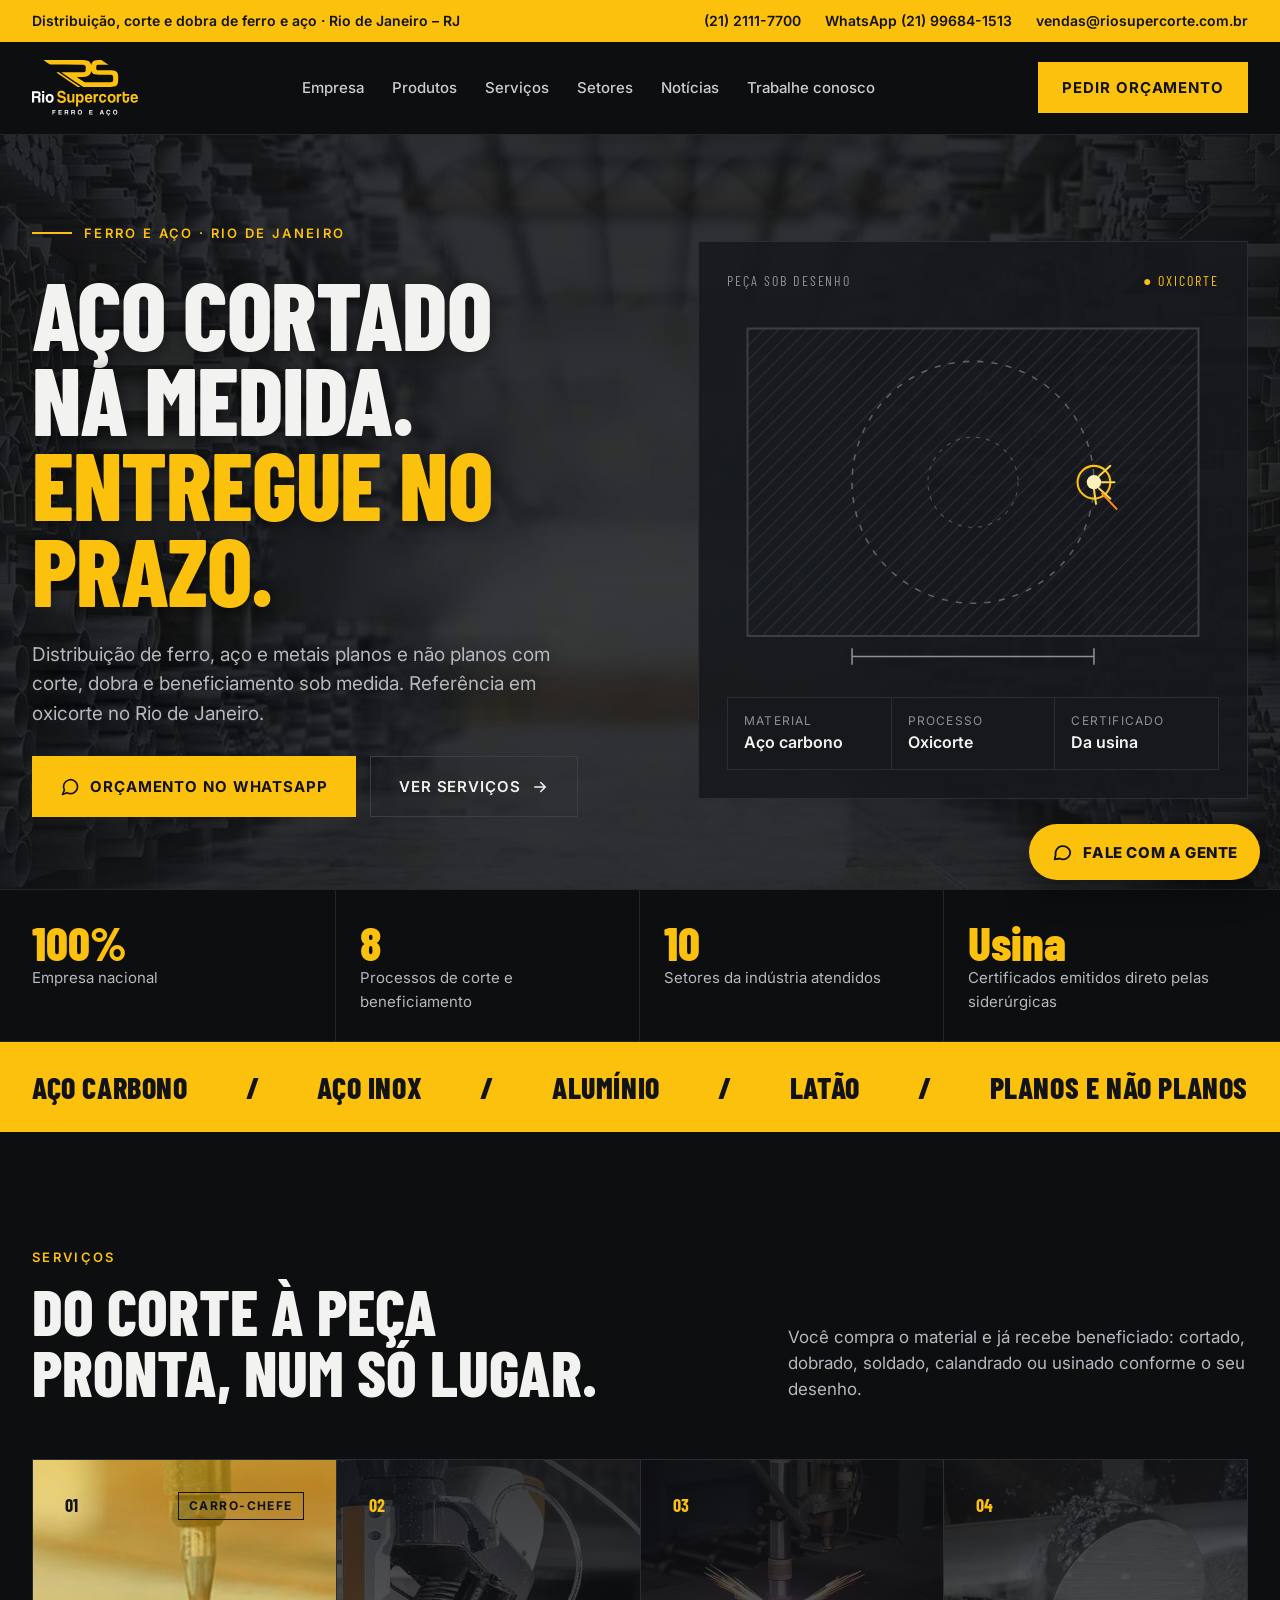
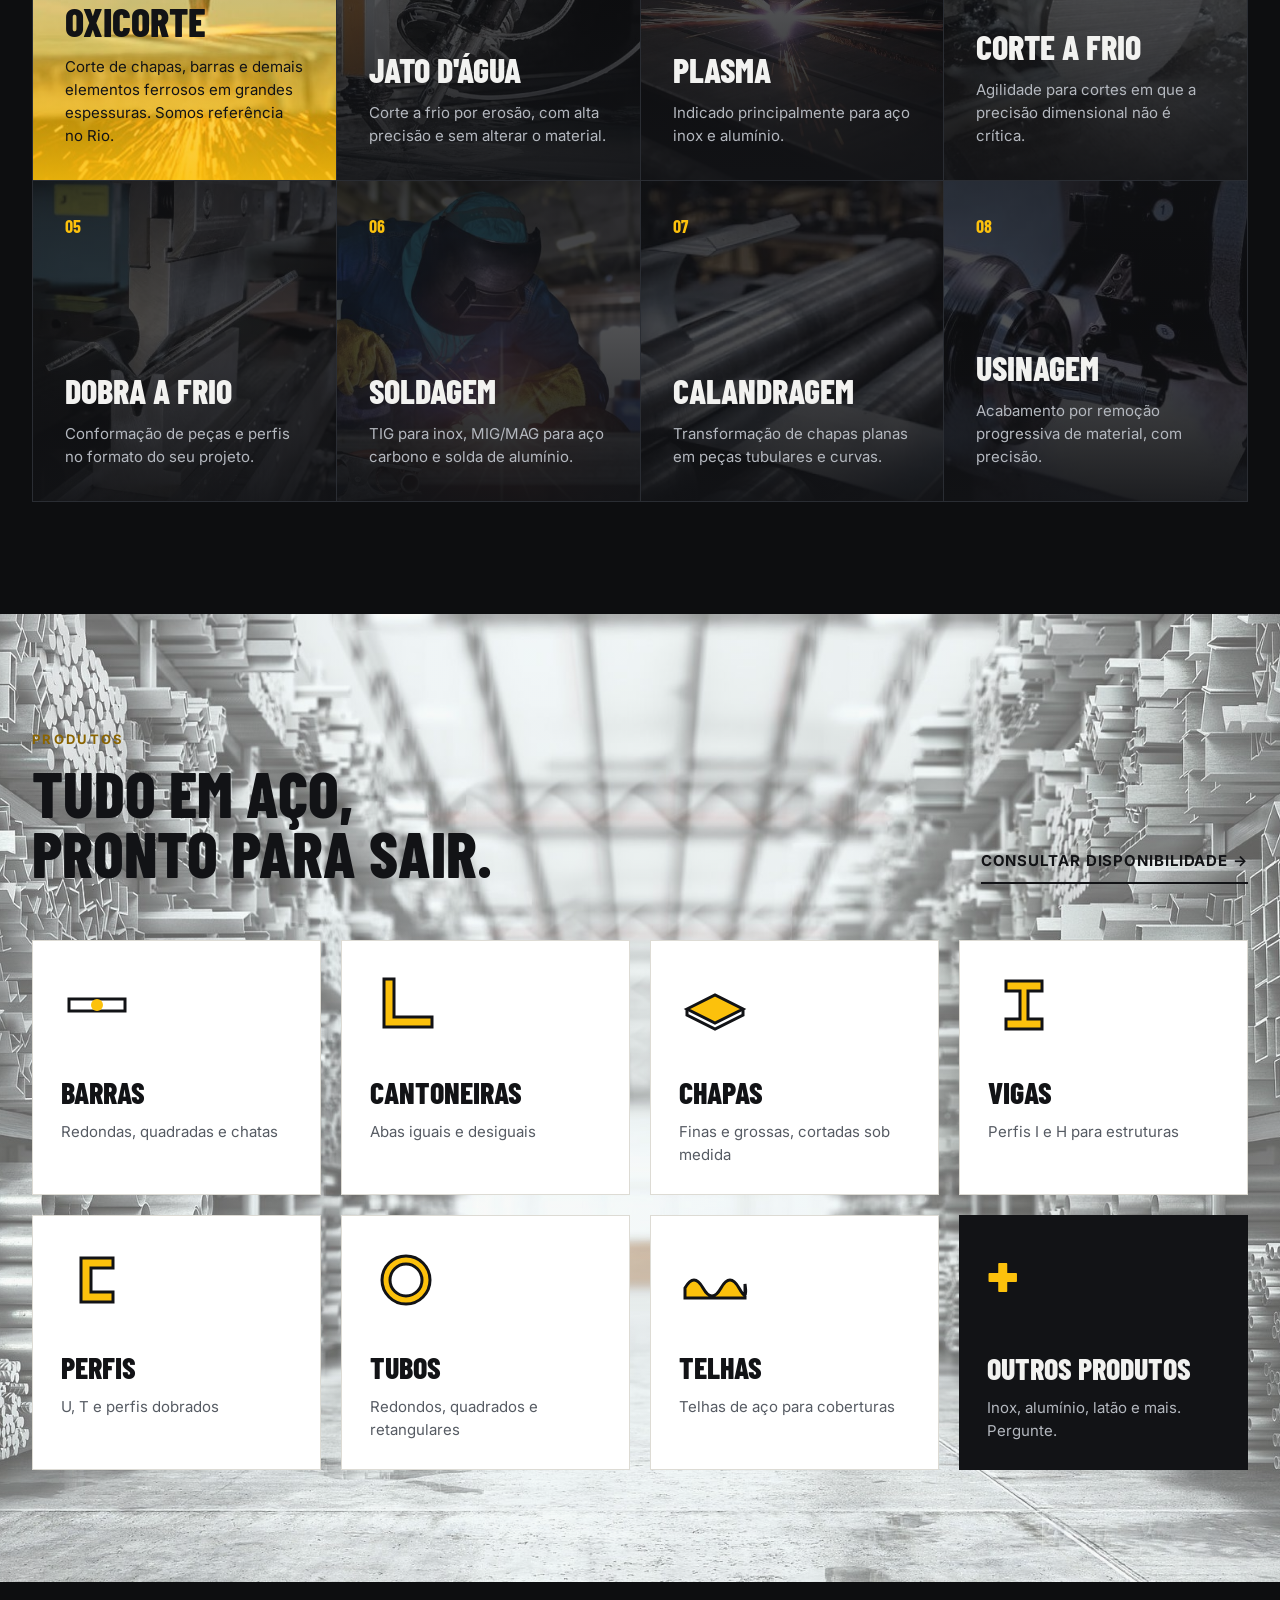
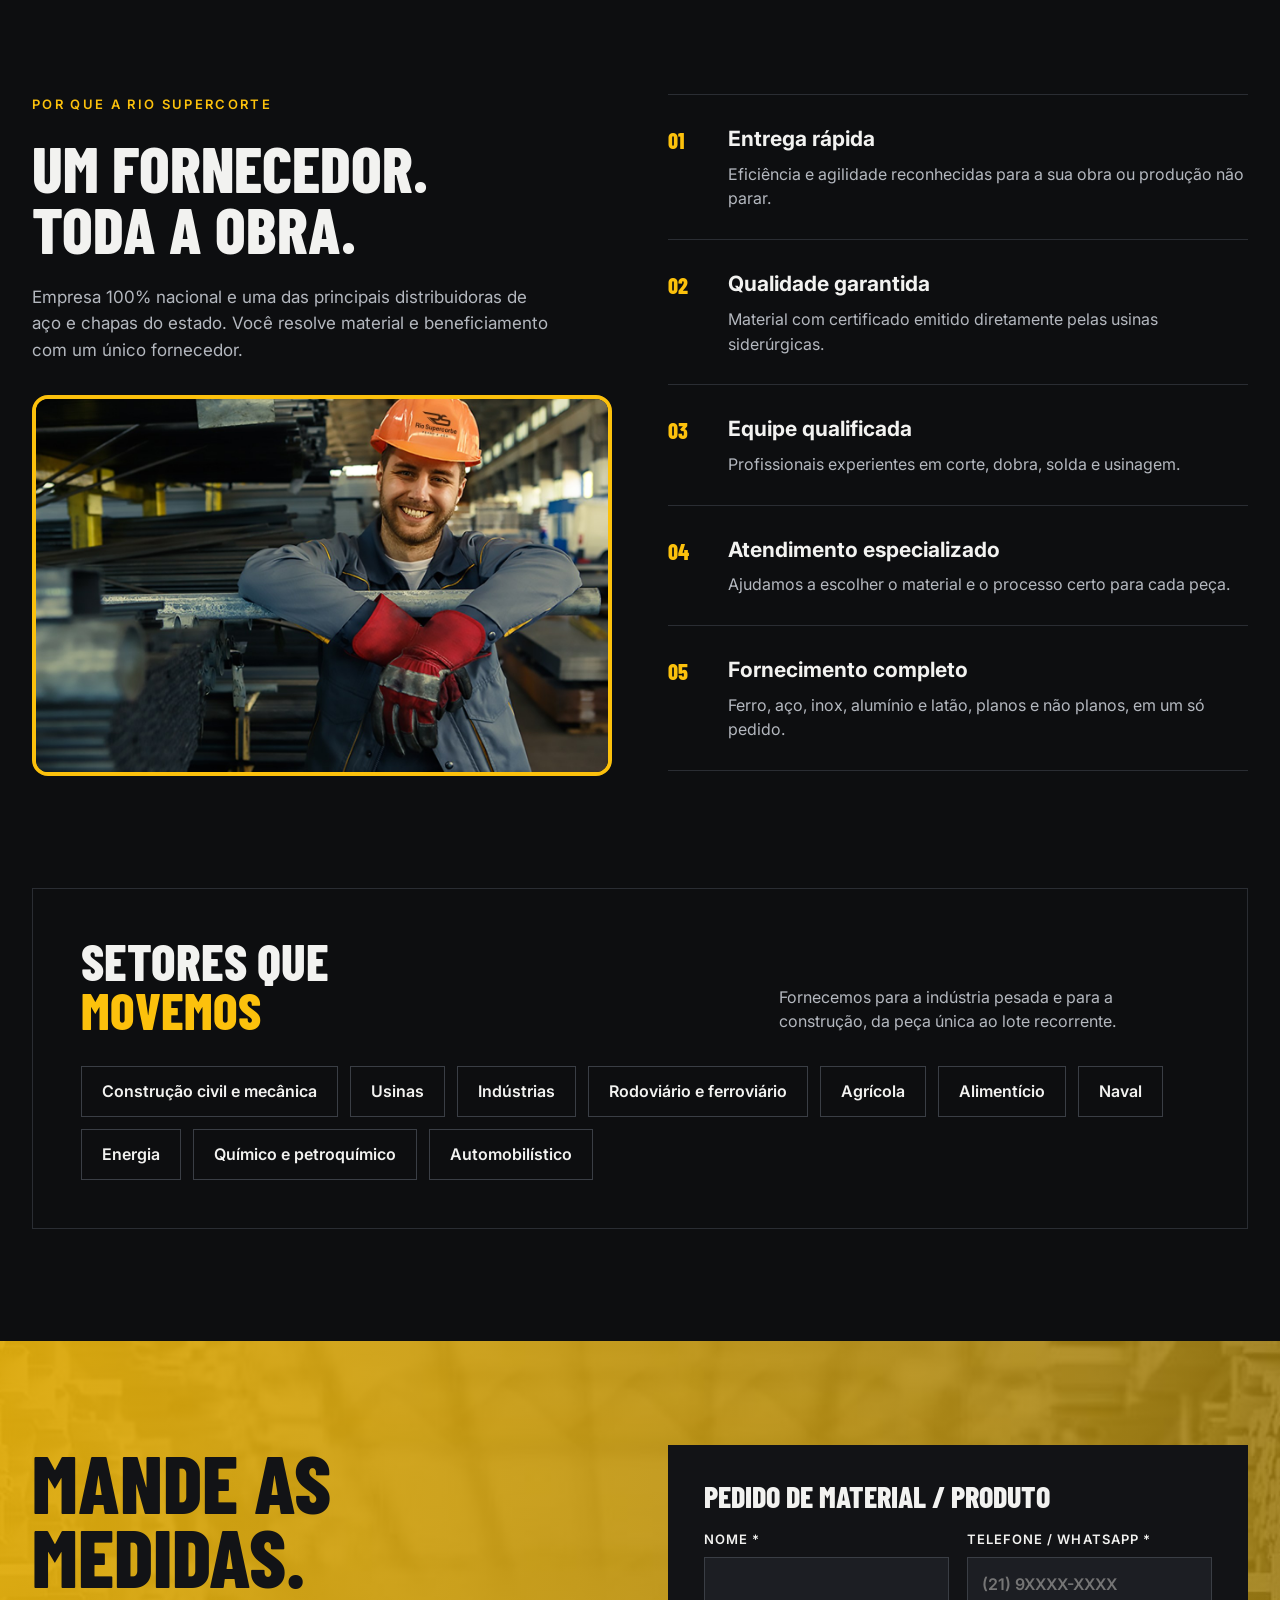
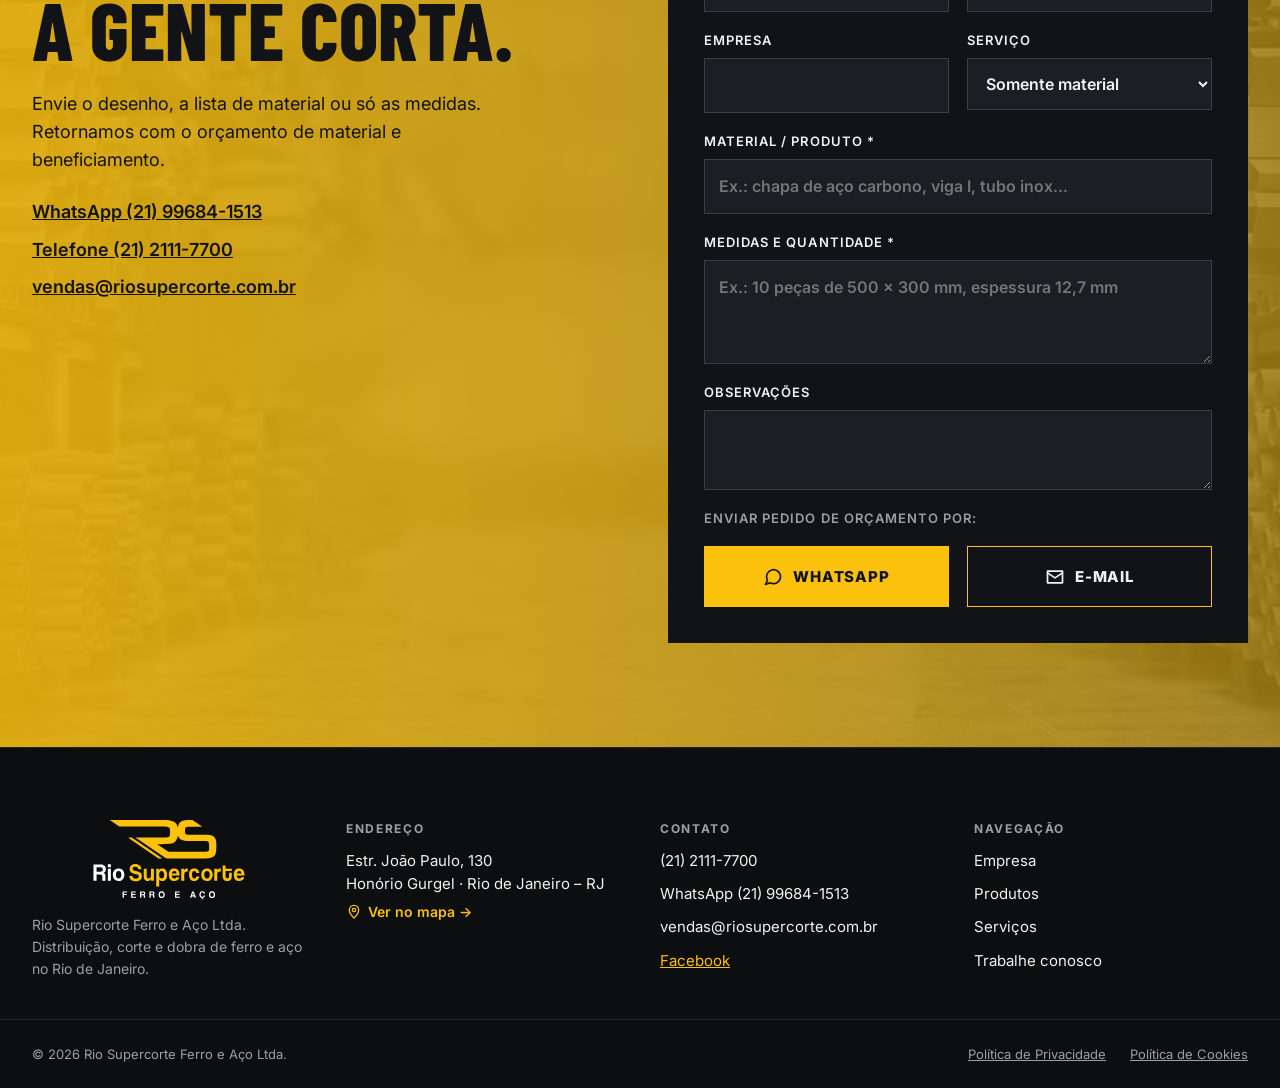
==== commit 16420305: "Liga o endereço ao local no Google Maps Co-Authored-By: Claude Opus 5.5 <noreply@anthropic.com> Clau" ====
--- a/index.html
+++ b/index.html
@@ -336,7 +336,7 @@
 </div>
 <div style="display: flex; flex-direction: column; gap: 10px; font-size: 15px">
 <span style="font-size: 12px; font-weight: 700; text-transform: uppercase; letter-spacing: 0.14em; color: #9BA0A8">Endereço</span>
-<span>Estr. João Paulo, 130<br>Honório Gurgel · Rio de Janeiro – RJ</span>
+<a href="https://www.google.com/maps/place/Estr.+Jo%C3%A3o+Paulo,+130+-+Hon%C3%B3rio+Gurgel,+Rio+de+Janeiro+-+RJ,+21512-002/@-22.8470774,-43.3614542,17z/data=!3m1!4b1!4m5!3m4!1s0x99630d716552cf:0x96d2a82ef9ae81f3!8m2!3d-22.8470774!4d-43.3592655" target="_blank" rel="noopener" aria-label="Ver endereço no Google Maps (abre em nova aba)" style="color: #F2F2F0; text-decoration: none; display: inline-flex; flex-direction: column; gap: 6px"><span>Estr. João Paulo, 130<br>Honório Gurgel · Rio de Janeiro – RJ</span><span style="display: inline-flex; align-items: center; gap: 6px; color: #FCC10C; font-weight: 600; font-size: 14px"><svg width="16" height="16" viewBox="0 0 24 24" fill="none" stroke="currentColor" stroke-width="2" stroke-linecap="round" stroke-linejoin="round" aria-hidden="true"><path d="M12 21s-7-6.2-7-12a7 7 0 0 1 14 0c0 5.8-7 12-7 12z"></path><circle cx="12" cy="9" r="2.5"></circle></svg>Ver no mapa →</span></a>
 </div>
 <div style="display: flex; flex-direction: column; gap: 10px; font-size: 15px">
 <span style="font-size: 12px; font-weight: 700; text-transform: uppercase; letter-spacing: 0.14em; color: #9BA0A8">Contato</span>
@@ -362,5 +362,23 @@
 </div>
 <script src="/assets/js/main.js" defer></script>
 <script src="/assets/js/assistente.js" defer></script>
+<!--Start of Tawk.to Script-->
+<script type="text/javascript">
+var Tawk_API=Tawk_API||{}, Tawk_LoadStart=new Date();
+/* Integração com o assistente do site: o balão do Tawk fica escondido e o
+   chat ao vivo abre pelo assistente ("Falar com vendedor" → "Chat ao vivo") */
+Tawk_API.onLoad=function(){ if(!window.__rsTawkAberto){ Tawk_API.hideWidget(); } };
+Tawk_API.onChatMinimized=function(){ window.__rsTawkAberto=false; Tawk_API.hideWidget(); };
+Tawk_API.onChatMessageAgent=function(){ window.__rsTawkAberto=true; Tawk_API.showWidget(); };
+(function(){
+var s1=document.createElement("script"),s0=document.getElementsByTagName("script")[0];
+s1.async=true;
+s1.src='https://embed.tawk.to/6b04b8de52d49d3cf6856fdf/1k85749ft';
+s1.charset='UTF-8';
+s1.setAttribute('crossorigin','*');
+s0.parentNode.insertBefore(s1,s0);
+})();
+</script>
+<!--End of Tawk.to Script-->
 </body>
 </html>
